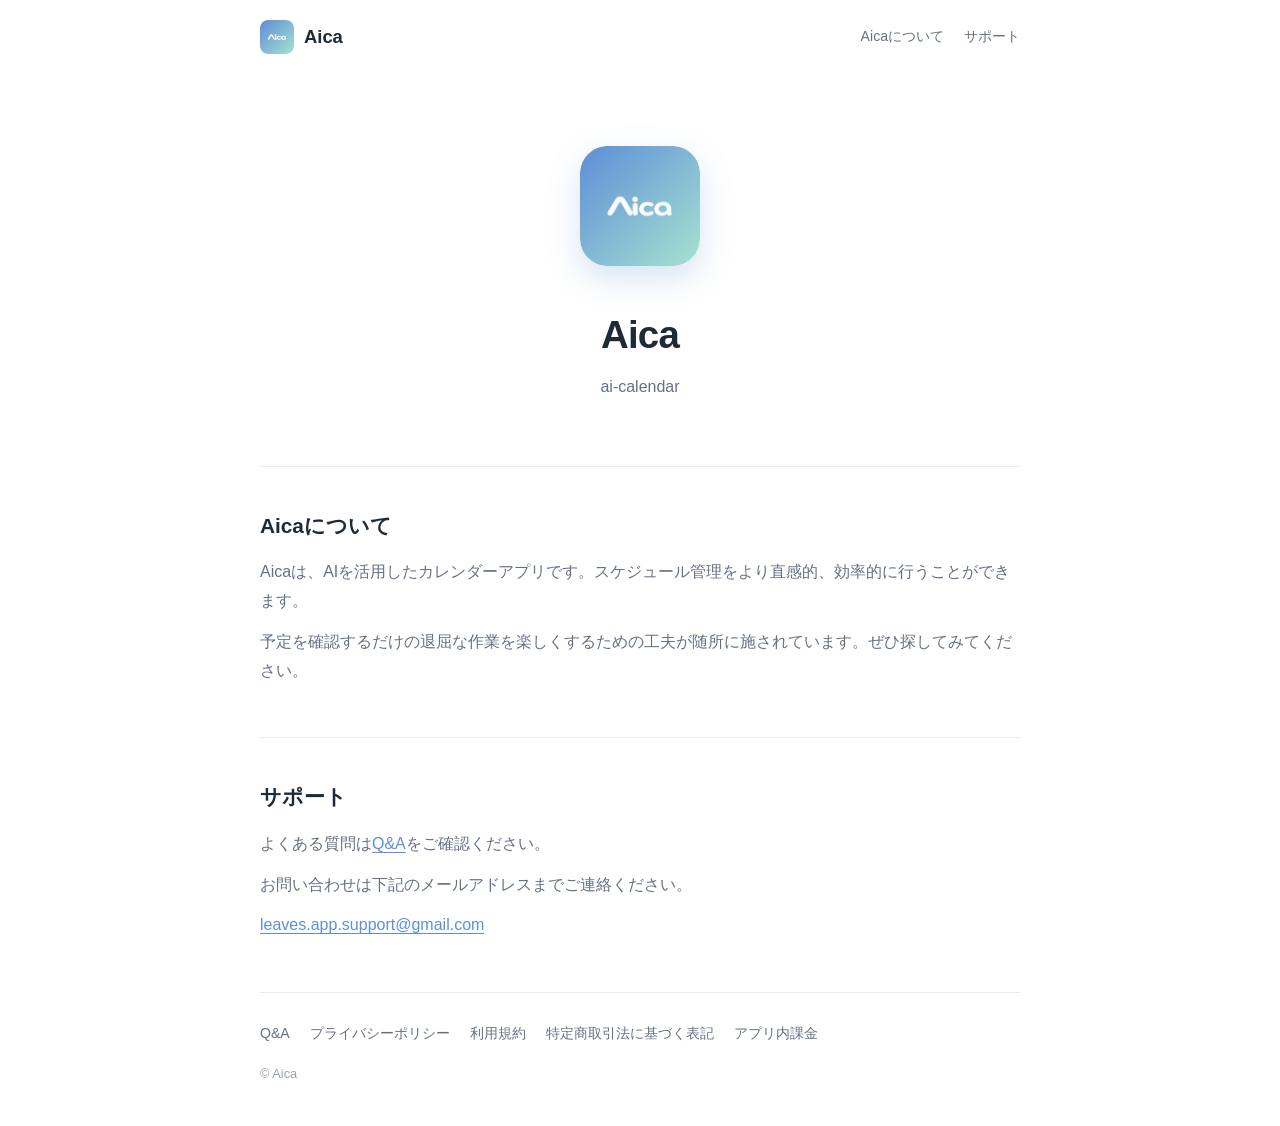
==== index.html @ 0fe069e0 "QA" ====
<!doctype html>
<html lang="ja">
<head>
  <meta charset="utf-8">
  <meta name="viewport" content="width=device-width, initial-scale=1">
  <title>Aica</title>
  <link rel="icon" href="assets/favicon.png">
  <link rel="apple-touch-icon" href="assets/apple-touch-icon.png">
  <link rel="stylesheet" href="style.css">
</head>
<body>
  <header class="site-header">
    <a class="brand" href="index.html"><img src="assets/icon.png" alt="">Aica</a>
    <nav>
      <a href="#about">Aicaについて</a>
      <a href="#support">サポート</a>
    </nav>
  </header>

  <main>
    <section class="hero">
      <img src="assets/icon.png" alt="Aicaのアプリアイコン">
      <h1>Aica</h1>
      <p>ai-calendar</p>
    </section>

    <section class="section" id="about">
      <h2>Aicaについて</h2>
      <p>Aicaは、AIを活用したカレンダーアプリです。スケジュール管理をより直感的、効率的に行うことができます。</p>
      <p>予定を確認するだけの退屈な作業を楽しくするための工夫が随所に施されています。ぜひ探してみてください。</p>
    </section>

    <section class="section" id="support">
      <h2>サポート</h2>
      <p>よくある質問は<a href="qa.html">Q&amp;A</a>をご確認ください。</p>
      <p>お問い合わせは下記のメールアドレスまでご連絡ください。</p>
      <p><a href="mailto:leaves.app.support@gmail.com">leaves.app.support@gmail.com</a></p>
    </section>
  </main>

  <footer class="site-footer">
    <nav>
      <a href="qa.html">Q&amp;A</a>
      <a href="privacy.html">プライバシーポリシー</a>
      <a href="terms.html">利用規約</a>
      <a href="tokushoho.html">特定商取引法に基づく表記</a>
      <a href="billing.html">アプリ内課金</a>
    </nav>
    <p>© Aica</p>
  </footer>
</body>
</html>
---- style.css ----
:root {
  --text: #1f2a37;
  --muted: #667085;
  --line: #e8ecf2;
  --accent: #5e8fd8;
  --soft: #f6f9fc;
  font-family: -apple-system, BlinkMacSystemFont, "Hiragino Sans", "Noto Sans JP", sans-serif;
  color: var(--text);
}

* { box-sizing: border-box; }

body {
  margin: 0;
  line-height: 1.8;
  background: #fff;
}

a { color: var(--accent); text-underline-offset: 0.2em; }

.site-header,
.site-footer,
main {
  width: min(100% - 40px, 760px);
  margin: 0 auto;
}

.site-header {
  display: flex;
  align-items: center;
  justify-content: space-between;
  gap: 20px;
  padding: 20px 0;
}

.brand {
  display: flex;
  align-items: center;
  gap: 10px;
  color: var(--text);
  font-size: 1.15rem;
  font-weight: 700;
  text-decoration: none;
}

.brand img { width: 34px; height: 34px; border-radius: 8px; }

.site-header nav,
.site-footer nav {
  display: flex;
  flex-wrap: wrap;
  gap: 6px 20px;
}

.site-header nav a,
.site-footer nav a {
  color: var(--muted);
  font-size: 0.88rem;
  text-decoration: none;
}

.site-header nav a:hover,
.site-footer nav a:hover { color: var(--text); }

.hero {
  padding: 72px 0 64px;
  text-align: center;
}

.hero img {
  width: 120px;
  height: 120px;
  border-radius: 27px;
  box-shadow: 0 12px 32px rgba(94, 143, 216, 0.25);
}

.hero h1 {
  margin: 24px 0 4px;
  font-size: 2.4rem;
  letter-spacing: -0.02em;
}

.hero p { margin: 0; color: var(--muted); }

.section {
  padding: 40px 0;
  border-top: 1px solid var(--line);
}

.section h2 { margin: 0 0 14px; font-size: 1.3rem; }
.section p { margin: 0 0 12px; color: var(--muted); }

.document { padding: 24px 0 72px; }
.document h1 { margin: 0 0 6px; font-size: 1.9rem; }
.document .date { margin: 0 0 32px; color: var(--muted); font-size: 0.88rem; }
.document h2 { margin: 32px 0 8px; font-size: 1.1rem; }
.document p,
.document li { color: #475467; }

table {
  width: 100%;
  border-collapse: collapse;
  text-align: left;
}

th, td {
  padding: 14px 16px;
  border-bottom: 1px solid var(--line);
  vertical-align: top;
}

th { width: 30%; background: var(--soft); font-weight: 600; }

.site-footer {
  padding: 28px 0 40px;
  border-top: 1px solid var(--line);
}

.site-footer p { margin: 16px 0 0; color: #98a2b3; font-size: 0.8rem; }

@media (max-width: 600px) {
  .site-header { flex-direction: column; align-items: flex-start; gap: 10px; }
  .hero { padding: 48px 0 44px; }
  table, tbody, tr, th, td { display: block; width: 100%; }
  th { padding-bottom: 4px; border-bottom: 0; }
  td { padding-top: 4px; }
}
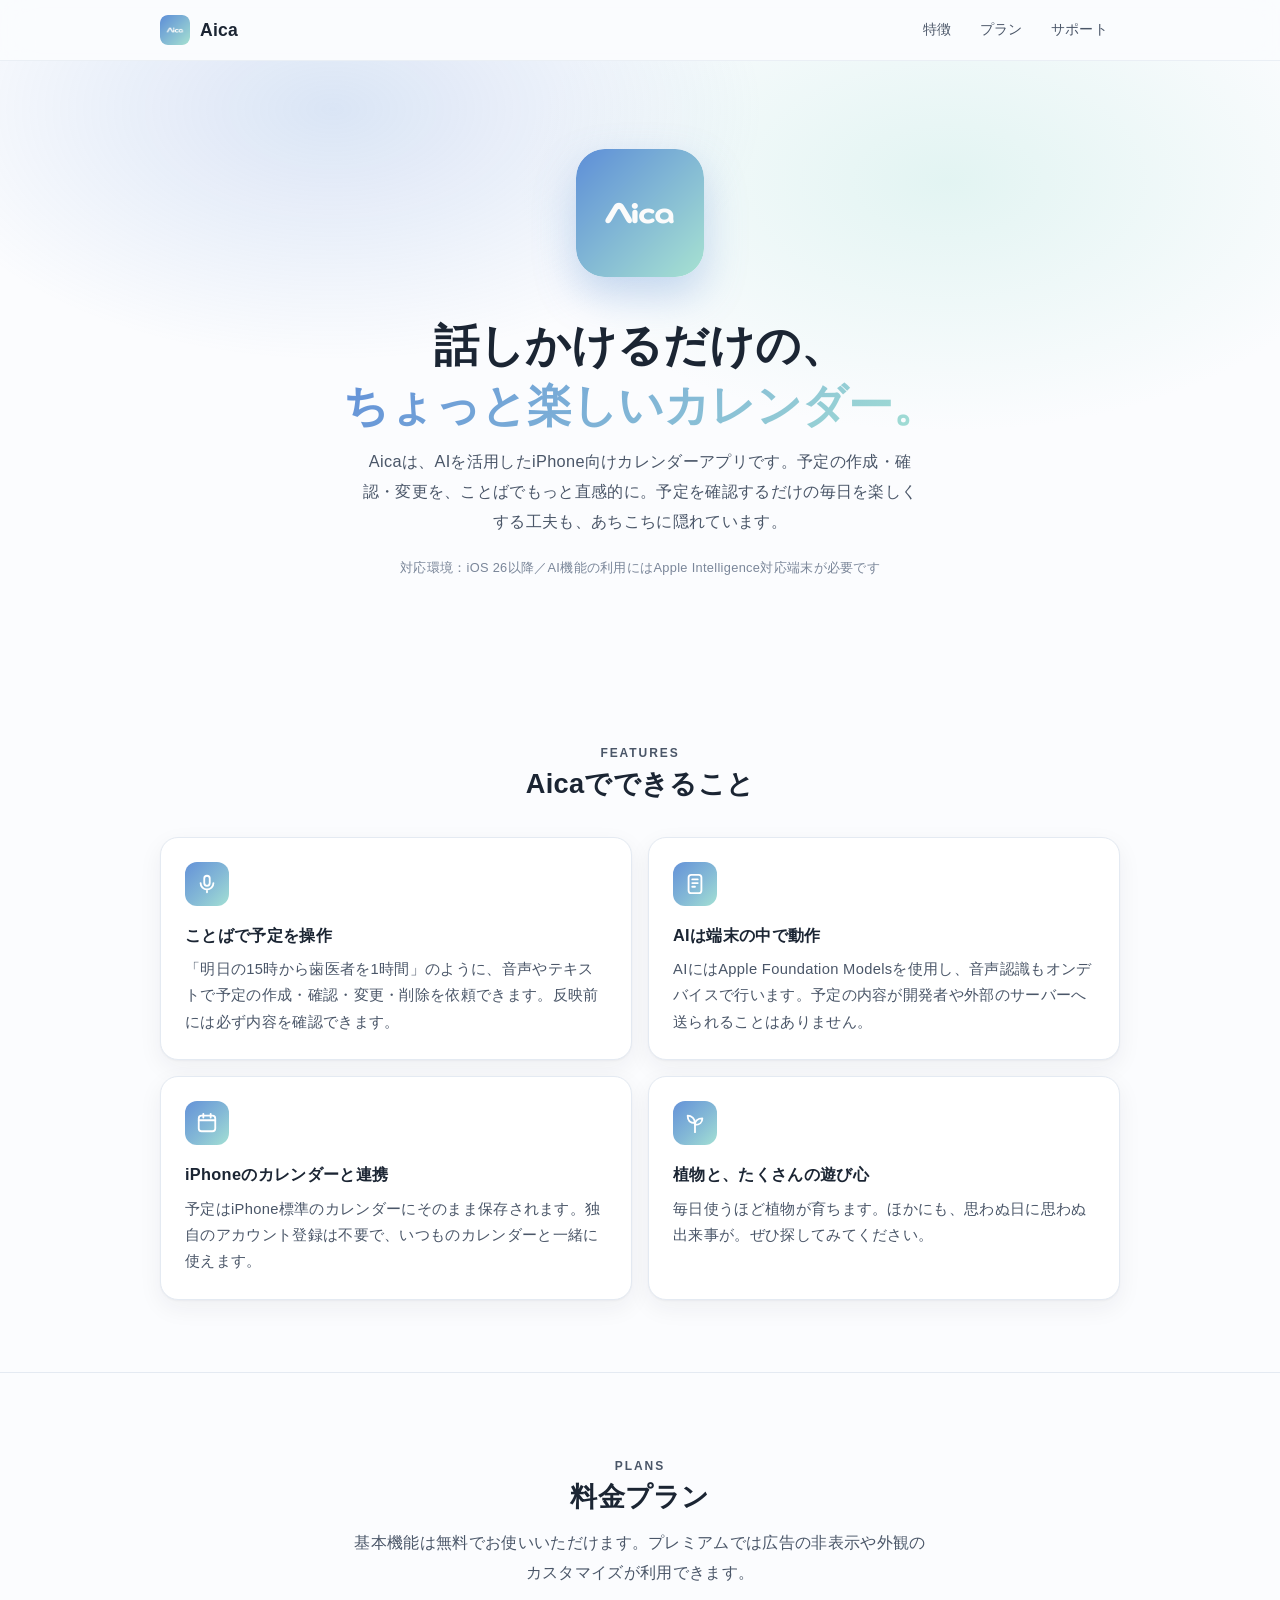
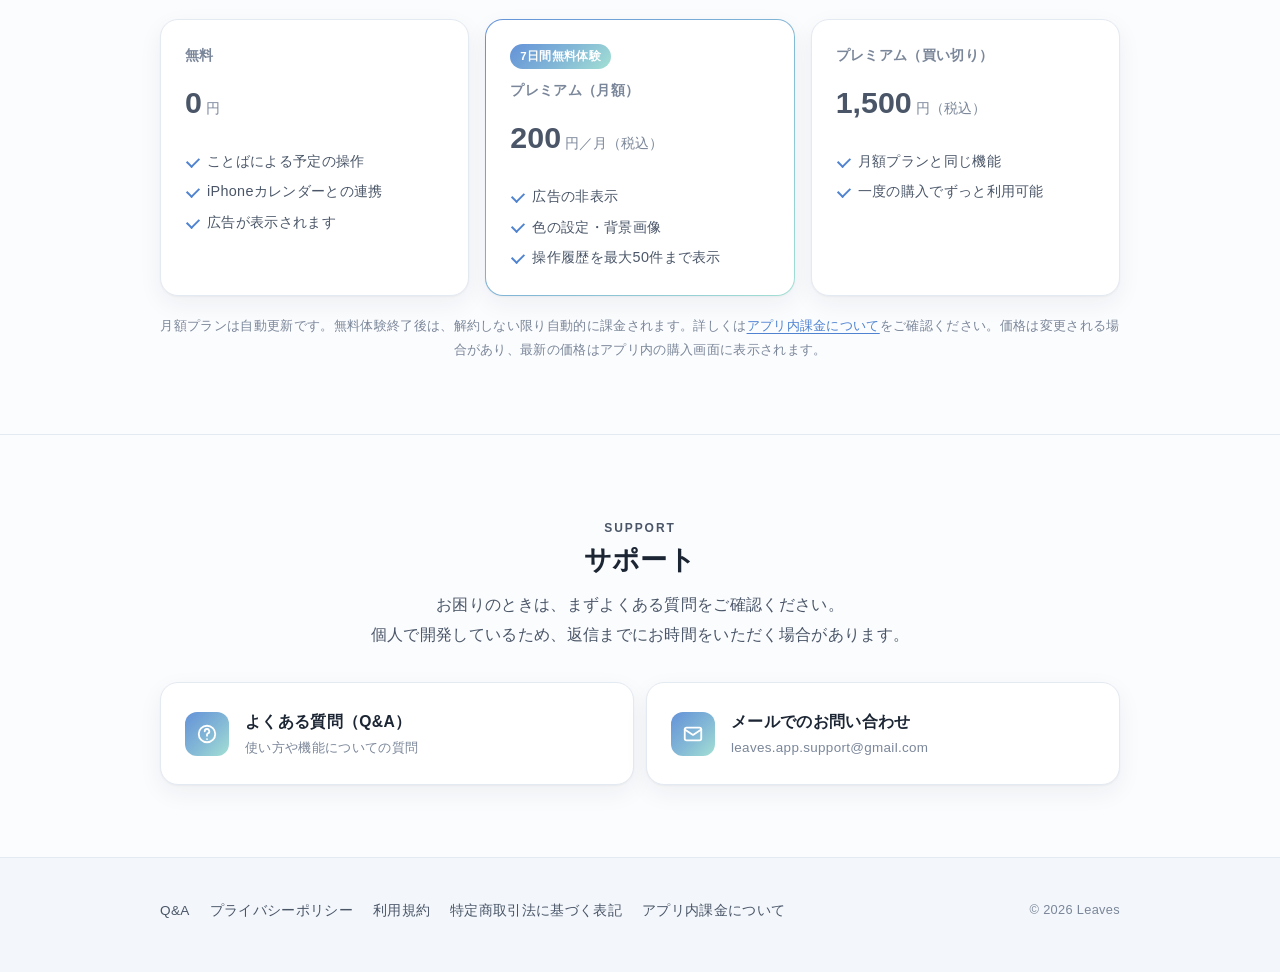
==== commit 697c45c2: "いい感じに修正" ====
--- a/index.html
+++ b/index.html
@@ -3,50 +3,155 @@
 <head>
   <meta charset="utf-8">
   <meta name="viewport" content="width=device-width, initial-scale=1">
-  <title>Aica</title>
+  <meta name="description" content="Aicaは、話しかけるだけで予定を作成・変更できるAIカレンダーアプリです。AIは端末内で動作し、予定の内容を外部へ送信しません。">
+  <meta name="theme-color" content="#fbfcfe" media="(prefers-color-scheme: light)">
+  <meta name="theme-color" content="#0e131a" media="(prefers-color-scheme: dark)">
+  <meta property="og:title" content="Aica — AIカレンダー">
+  <meta property="og:description" content="話しかけるだけで予定を作成・変更できるAIカレンダーアプリ。">
+  <meta property="og:image" content="https://leaves-app.github.io/assets/icon.png">
+  <meta property="og:type" content="website">
+  <title>Aica — AIカレンダー</title>
   <link rel="icon" href="assets/favicon.png">
   <link rel="apple-touch-icon" href="assets/apple-touch-icon.png">
   <link rel="stylesheet" href="style.css">
 </head>
 <body>
   <header class="site-header">
-    <a class="brand" href="index.html"><img src="assets/icon.png" alt="">Aica</a>
-    <nav>
-      <a href="#about">Aicaについて</a>
-      <a href="#support">サポート</a>
-    </nav>
+    <div class="wrap">
+      <a class="brand" href="index.html"><img src="assets/icon.png" alt="">Aica</a>
+      <nav>
+        <a href="#features">特徴</a>
+        <a href="#plans">プラン</a>
+        <a href="#support">サポート</a>
+      </nav>
+    </div>
   </header>
 
   <main>
     <section class="hero">
-      <img src="assets/icon.png" alt="Aicaのアプリアイコン">
-      <h1>Aica</h1>
-      <p>ai-calendar</p>
+      <div class="wrap-narrow">
+        <img class="hero-icon" src="assets/icon.png" alt="Aicaのアプリアイコン">
+        <h1>話しかけるだけの、<br><span class="grad">ちょっと楽しいカレンダー。</span></h1>
+        <p class="lead">Aicaは、AIを活用したiPhone向けカレンダーアプリです。予定の作成・確認・変更を、ことばでもっと直感的に。予定を確認するだけの毎日を楽しくする工夫も、あちこちに隠れています。</p>
+        <p class="req">対応環境：iOS 26以降／AI機能の利用にはApple Intelligence対応端末が必要です</p>
+      </div>
     </section>
 
-    <section class="section" id="about">
-      <h2>Aicaについて</h2>
-      <p>Aicaは、AIを活用したカレンダーアプリです。スケジュール管理をより直感的、効率的に行うことができます。</p>
-      <p>予定を確認するだけの退屈な作業を楽しくするための工夫が随所に施されています。ぜひ探してみてください。</p>
+    <section class="section" id="features">
+      <div class="wrap">
+        <div class="section-head">
+          <p class="eyebrow">Features</p>
+          <h2>Aicaでできること</h2>
+        </div>
+        <div class="features">
+          <article class="card">
+            <div class="card-icon" aria-hidden="true">
+              <svg viewBox="0 0 24 24" fill="none" stroke="currentColor" stroke-width="2" stroke-linecap="round" stroke-linejoin="round"><rect x="9" y="3" width="6" height="11" rx="3"/><path d="M5 11a7 7 0 0 0 14 0M12 18v3"/></svg>
+            </div>
+            <h3>ことばで予定を操作</h3>
+            <p>「明日の15時から歯医者を1時間」のように、音声やテキストで予定の作成・確認・変更・削除を依頼できます。反映前には必ず内容を確認できます。</p>
+          </article>
+          <article class="card">
+            <div class="card-icon" aria-hidden="true">
+              <svg viewBox="0 0 24 24" fill="none" stroke="currentColor" stroke-width="2" stroke-linecap="round" stroke-linejoin="round"><rect x="5" y="2" width="14" height="20" rx="3"/><path d="M9 7h6M9 11h6M9 15h3"/></svg>
+            </div>
+            <h3>AIは端末の中で動作</h3>
+            <p>AIにはApple Foundation Modelsを使用し、音声認識もオンデバイスで行います。予定の内容が開発者や外部のサーバーへ送られることはありません。</p>
+          </article>
+          <article class="card">
+            <div class="card-icon" aria-hidden="true">
+              <svg viewBox="0 0 24 24" fill="none" stroke="currentColor" stroke-width="2" stroke-linecap="round" stroke-linejoin="round"><rect x="3" y="4" width="18" height="17" rx="3"/><path d="M3 9h18M8 2v4M16 2v4"/></svg>
+            </div>
+            <h3>iPhoneのカレンダーと連携</h3>
+            <p>予定はiPhone標準のカレンダーにそのまま保存されます。独自のアカウント登録は不要で、いつものカレンダーと一緒に使えます。</p>
+          </article>
+          <article class="card">
+            <div class="card-icon" aria-hidden="true">
+              <svg viewBox="0 0 24 24" fill="none" stroke="currentColor" stroke-width="2" stroke-linecap="round" stroke-linejoin="round"><path d="M12 22V12"/><path d="M12 12C12 7 8 4 4 4c0 5 3 8 8 8Z"/><path d="M12 14c0-4 3-7 8-7 0 4-3 7-8 7Z"/></svg>
+            </div>
+            <h3>植物と、たくさんの遊び心</h3>
+            <p>毎日使うほど植物が育ちます。ほかにも、思わぬ日に思わぬ出来事が。ぜひ探してみてください。</p>
+          </article>
+        </div>
+      </div>
+    </section>
+
+    <section class="section" id="plans">
+      <div class="wrap">
+        <div class="section-head">
+          <p class="eyebrow">Plans</p>
+          <h2>料金プラン</h2>
+          <p>基本機能は無料でお使いいただけます。プレミアムでは広告の非表示や外観のカスタマイズが利用できます。</p>
+        </div>
+        <div class="plans">
+          <article class="card plan">
+            <p class="plan-name">無料</p>
+            <p class="price">0<small>円</small></p>
+            <ul>
+              <li>ことばによる予定の操作</li>
+              <li>iPhoneカレンダーとの連携</li>
+              <li>広告が表示されます</li>
+            </ul>
+          </article>
+          <article class="card plan featured">
+            <span class="badge">7日間無料体験</span>
+            <p class="plan-name">プレミアム（月額）</p>
+            <p class="price">200<small>円／月（税込）</small></p>
+            <ul>
+              <li>広告の非表示</li>
+              <li>色の設定・背景画像</li>
+              <li>操作履歴を最大50件まで表示</li>
+            </ul>
+          </article>
+          <article class="card plan">
+            <p class="plan-name">プレミアム（買い切り）</p>
+            <p class="price">1,500<small>円（税込）</small></p>
+            <ul>
+              <li>月額プランと同じ機能</li>
+              <li>一度の購入でずっと利用可能</li>
+            </ul>
+          </article>
+        </div>
+        <p class="note">月額プランは自動更新です。無料体験終了後は、解約しない限り自動的に課金されます。詳しくは<a href="billing.html">アプリ内課金について</a>をご確認ください。価格は変更される場合があり、最新の価格はアプリ内の購入画面に表示されます。</p>
+      </div>
     </section>
 
     <section class="section" id="support">
-      <h2>サポート</h2>
-      <p>よくある質問は<a href="qa.html">Q&amp;A</a>をご確認ください。</p>
-      <p>お問い合わせは下記のメールアドレスまでご連絡ください。</p>
-      <p><a href="mailto:leaves.app.support@gmail.com">leaves.app.support@gmail.com</a></p>
+      <div class="wrap">
+        <div class="section-head">
+          <p class="eyebrow">Support</p>
+          <h2>サポート</h2>
+          <p>お困りのときは、まずよくある質問をご確認ください。<br>個人で開発しているため、返信までにお時間をいただく場合があります。</p>
+        </div>
+        <div class="support-box">
+          <a class="card link-card" href="qa.html">
+            <div class="card-icon" aria-hidden="true">
+              <svg viewBox="0 0 24 24" fill="none" stroke="currentColor" stroke-width="2" stroke-linecap="round" stroke-linejoin="round"><circle cx="12" cy="12" r="9"/><path d="M9.5 9a2.5 2.5 0 1 1 3.5 2.3c-.6.3-1 .9-1 1.6V14M12 17.5v.01"/></svg>
+            </div>
+            <div><strong>よくある質問（Q&amp;A）</strong><span>使い方や機能についての質問</span></div>
+          </a>
+          <a class="card link-card" href="mailto:leaves.app.support@gmail.com">
+            <div class="card-icon" aria-hidden="true">
+              <svg viewBox="0 0 24 24" fill="none" stroke="currentColor" stroke-width="2" stroke-linecap="round" stroke-linejoin="round"><rect x="3" y="5" width="18" height="14" rx="2"/><path d="m3 7 9 6 9-6"/></svg>
+            </div>
+            <div><strong>メールでのお問い合わせ</strong><span>leaves.app.support@gmail.com</span></div>
+          </a>
+        </div>
+      </div>
     </section>
   </main>
 
   <footer class="site-footer">
-    <nav>
-      <a href="qa.html">Q&amp;A</a>
-      <a href="privacy.html">プライバシーポリシー</a>
-      <a href="terms.html">利用規約</a>
-      <a href="tokushoho.html">特定商取引法に基づく表記</a>
-      <a href="billing.html">アプリ内課金</a>
-    </nav>
-    <p>© Aica</p>
+    <div class="wrap">
+      <nav>
+        <a href="qa.html">Q&amp;A</a>
+        <a href="privacy.html">プライバシーポリシー</a>
+        <a href="terms.html">利用規約</a>
+        <a href="tokushoho.html">特定商取引法に基づく表記</a>
+        <a href="billing.html">アプリ内課金について</a>
+      </nav>
+      <p class="copy">© 2026 Leaves</p>
+    </div>
   </footer>
 </body>
 </html>
--- a/style.css
+++ b/style.css
@@ -1,36 +1,74 @@
 :root {
-  --text: #1f2a37;
-  --muted: #667085;
-  --line: #e8ecf2;
-  --accent: #5e8fd8;
-  --soft: #f6f9fc;
-  font-family: -apple-system, BlinkMacSystemFont, "Hiragino Sans", "Noto Sans JP", sans-serif;
+  --bg: #fbfcfe;
+  --surface: #ffffff;
+  --surface-soft: #f3f7fb;
+  --text: #1b2533;
+  --text-sub: #4a5668;
+  --muted: #7a8699;
+  --line: #e4eaf2;
+  --accent: #4f83d1;
+  --accent-strong: #3a6cb8;
+  --mint: #8fd6c8;
+  --grad: linear-gradient(135deg, #6492d8 0%, #84b9d6 55%, #a3e0d4 100%);
+  --shadow: 0 1px 2px rgba(27, 37, 51, 0.04), 0 8px 24px rgba(27, 37, 51, 0.06);
+  --radius: 18px;
+  color-scheme: light;
+  font-family: -apple-system, BlinkMacSystemFont, "Hiragino Sans", "Hiragino Kaku Gothic ProN", "Noto Sans JP", sans-serif;
   color: var(--text);
 }
 
+@media (prefers-color-scheme: dark) {
+  :root {
+    --bg: #0e131a;
+    --surface: #161d27;
+    --surface-soft: #1b2430;
+    --text: #e8eef6;
+    --text-sub: #b4c0cf;
+    --muted: #8593a5;
+    --line: #253041;
+    --accent: #85b2f0;
+    --accent-strong: #a6c8f7;
+    --shadow: 0 1px 2px rgba(0, 0, 0, 0.3), 0 8px 24px rgba(0, 0, 0, 0.25);
+    color-scheme: dark;
+  }
+}
+
 * { box-sizing: border-box; }
+
+html { scroll-behavior: smooth; -webkit-text-size-adjust: 100%; }
 
 body {
   margin: 0;
-  line-height: 1.8;
-  background: #fff;
-}
-
-a { color: var(--accent); text-underline-offset: 0.2em; }
-
-.site-header,
-.site-footer,
-main {
-  width: min(100% - 40px, 760px);
-  margin: 0 auto;
-}
-
+  background: var(--bg);
+  color: var(--text);
+  line-height: 1.85;
+  font-feature-settings: "palt";
+  letter-spacing: 0.02em;
+}
+
+a { color: var(--accent); text-underline-offset: 0.22em; }
+a:hover { color: var(--accent-strong); }
+
+.wrap { width: min(100% - 32px, 960px); margin: 0 auto; }
+.wrap-narrow { width: min(100% - 32px, 760px); margin: 0 auto; }
+
+/* ---------- header ---------- */
 .site-header {
+  position: sticky;
+  top: 0;
+  z-index: 10;
+  background: color-mix(in srgb, var(--bg) 80%, transparent);
+  backdrop-filter: saturate(180%) blur(16px);
+  -webkit-backdrop-filter: saturate(180%) blur(16px);
+  border-bottom: 1px solid color-mix(in srgb, var(--line) 70%, transparent);
+}
+
+.site-header .wrap {
   display: flex;
   align-items: center;
   justify-content: space-between;
-  gap: 20px;
-  padding: 20px 0;
+  gap: 16px;
+  height: 60px;
 }
 
 .brand {
@@ -38,90 +76,304 @@
   align-items: center;
   gap: 10px;
   color: var(--text);
-  font-size: 1.15rem;
+  font-size: 1.1rem;
   font-weight: 700;
+  letter-spacing: 0.01em;
   text-decoration: none;
 }
-
-.brand img { width: 34px; height: 34px; border-radius: 8px; }
-
-.site-header nav,
-.site-footer nav {
+.brand:hover { color: var(--text); }
+.brand img { width: 30px; height: 30px; border-radius: 8px; }
+
+.site-header nav { display: flex; gap: 4px; }
+.site-header nav a {
+  padding: 6px 12px;
+  border-radius: 999px;
+  color: var(--text-sub);
+  font-size: 0.86rem;
+  text-decoration: none;
+  transition: background 0.15s, color 0.15s;
+}
+.site-header nav a:hover { background: var(--surface-soft); color: var(--text); }
+
+/* ---------- hero ---------- */
+.hero {
+  position: relative;
+  overflow: hidden;
+  padding: 88px 0 80px;
+  text-align: center;
+}
+.hero::before {
+  content: "";
+  position: absolute;
+  inset: -40% -10% auto;
+  height: 120%;
+  background:
+    radial-gradient(40% 50% at 30% 40%, rgba(100, 146, 216, 0.22), transparent 70%),
+    radial-gradient(40% 50% at 70% 50%, rgba(163, 224, 212, 0.28), transparent 70%);
+  pointer-events: none;
+}
+.hero > * { position: relative; }
+
+.hero-icon {
+  width: 128px;
+  height: 128px;
+  border-radius: 29px;
+  box-shadow: 0 18px 40px rgba(100, 146, 216, 0.35);
+}
+
+.hero h1 {
+  margin: 28px 0 10px;
+  font-size: clamp(1.9rem, 5vw, 2.8rem);
+  line-height: 1.35;
+  letter-spacing: 0;
+}
+.hero h1 .grad {
+  background: var(--grad);
+  -webkit-background-clip: text;
+  background-clip: text;
+  color: transparent;
+}
+.hero .lead {
+  margin: 0 auto;
+  max-width: 34em;
+  color: var(--text-sub);
+  font-size: 1.02rem;
+}
+.hero .req {
+  margin: 20px 0 0;
+  color: var(--muted);
+  font-size: 0.8rem;
+}
+
+/* ---------- sections ---------- */
+.section { padding: 72px 0; }
+.section + .section { border-top: 1px solid var(--line); }
+.section-head { margin: 0 0 32px; text-align: center; }
+.eyebrow {
+  margin: 0 0 6px;
+  color: var(--accent);
+  font-size: 0.75rem;
+  font-weight: 700;
+  letter-spacing: 0.16em;
+  text-transform: uppercase;
+}
+.section h2 { margin: 0; font-size: clamp(1.35rem, 3.2vw, 1.7rem); line-height: 1.5; }
+.section-head p { margin: 10px auto 0; max-width: 36em; color: var(--text-sub); }
+
+.features {
+  display: grid;
+  grid-template-columns: repeat(2, minmax(0, 1fr));
+  gap: 16px;
+}
+.card {
+  padding: 24px;
+  border: 1px solid var(--line);
+  border-radius: var(--radius);
+  background: var(--surface);
+  box-shadow: var(--shadow);
+}
+.card h3 { margin: 14px 0 6px; font-size: 1.02rem; }
+.card p { margin: 0; color: var(--text-sub); font-size: 0.92rem; line-height: 1.8; }
+.card-icon {
+  display: grid;
+  place-items: center;
+  width: 44px;
+  height: 44px;
+  border-radius: 12px;
+  background: var(--grad);
+  color: #fff;
+}
+.card-icon svg { width: 22px; height: 22px; }
+
+/* plans */
+.plans {
+  display: grid;
+  grid-template-columns: repeat(auto-fit, minmax(240px, 1fr));
+  gap: 16px;
+}
+.plan { display: flex; flex-direction: column; }
+.plan .plan-name { margin: 0; color: var(--muted); font-size: 0.86rem; font-weight: 600; }
+.plan .price { margin: 6px 0 4px; font-size: 1.9rem; font-weight: 700; letter-spacing: 0; }
+.plan .price small { margin-left: 4px; color: var(--muted); font-size: 0.85rem; font-weight: 500; }
+.plan ul { margin: 14px 0 0; padding: 0; list-style: none; color: var(--text-sub); font-size: 0.9rem; }
+.plan li { position: relative; padding-left: 22px; }
+.plan li + li { margin-top: 4px; }
+.plan li::before {
+  content: "";
+  position: absolute;
+  left: 2px;
+  top: 0.62em;
+  width: 10px;
+  height: 6px;
+  border-left: 2px solid var(--accent);
+  border-bottom: 2px solid var(--accent);
+  transform: rotate(-45deg);
+}
+.plan.featured { border-color: transparent; background: linear-gradient(var(--surface), var(--surface)) padding-box, var(--grad) border-box; border: 1.5px solid transparent; }
+.badge {
+  align-self: flex-start;
+  margin-bottom: 10px;
+  padding: 2px 10px;
+  border-radius: 999px;
+  background: var(--grad);
+  color: #fff;
+  font-size: 0.72rem;
+  font-weight: 700;
+}
+.note { margin: 18px 0 0; color: var(--muted); font-size: 0.82rem; text-align: center; }
+
+/* support */
+.support-box {
+  display: grid;
+  gap: 12px;
+  grid-template-columns: repeat(auto-fit, minmax(260px, 1fr));
+}
+.link-card {
   display: flex;
-  flex-wrap: wrap;
-  gap: 6px 20px;
-}
-
-.site-header nav a,
-.site-footer nav a {
-  color: var(--muted);
-  font-size: 0.88rem;
+  align-items: center;
+  gap: 16px;
+  color: var(--text);
   text-decoration: none;
-}
-
-.site-header nav a:hover,
-.site-footer nav a:hover { color: var(--text); }
-
-.hero {
-  padding: 72px 0 64px;
-  text-align: center;
-}
-
-.hero img {
-  width: 120px;
-  height: 120px;
-  border-radius: 27px;
-  box-shadow: 0 12px 32px rgba(94, 143, 216, 0.25);
-}
-
-.hero h1 {
-  margin: 24px 0 4px;
-  font-size: 2.4rem;
-  letter-spacing: -0.02em;
-}
-
-.hero p { margin: 0; color: var(--muted); }
-
-.section {
-  padding: 40px 0;
-  border-top: 1px solid var(--line);
-}
-
-.section h2 { margin: 0 0 14px; font-size: 1.3rem; }
-.section p { margin: 0 0 12px; color: var(--muted); }
-
-.document { padding: 24px 0 72px; }
-.document h1 { margin: 0 0 6px; font-size: 1.9rem; }
-.document .date { margin: 0 0 32px; color: var(--muted); font-size: 0.88rem; }
-.document h2 { margin: 32px 0 8px; font-size: 1.1rem; }
-.document p,
-.document li { color: #475467; }
+  transition: transform 0.15s, border-color 0.15s;
+}
+.link-card:hover { color: var(--text); border-color: var(--accent); transform: translateY(-1px); }
+.link-card .card-icon { flex: none; }
+.link-card strong { display: block; font-size: 0.98rem; }
+.link-card span { display: block; color: var(--muted); font-size: 0.84rem; word-break: break-all; }
+
+/* ---------- documents ---------- */
+.doc-hero {
+  padding: 56px 0 28px;
+  border-bottom: 1px solid var(--line);
+  background: linear-gradient(180deg, color-mix(in srgb, var(--mint) 12%, transparent), transparent);
+}
+.doc-hero h1 { margin: 0; font-size: clamp(1.55rem, 4vw, 2rem); line-height: 1.45; }
+.doc-hero .date { margin: 8px 0 0; color: var(--muted); font-size: 0.84rem; }
+
+.document { padding: 40px 0 88px; }
+.document > p:first-child { margin-top: 0; }
+.document h2 {
+  margin: 44px 0 10px;
+  padding-left: 12px;
+  border-left: 3px solid var(--accent);
+  font-size: 1.08rem;
+  line-height: 1.6;
+}
+.document h3 { margin: 22px 0 6px; font-size: 0.98rem; }
+.document p, .document li { color: var(--text-sub); }
+.document ul, .document ol { padding-left: 1.4em; }
+.document li + li { margin-top: 4px; }
+.document .callout {
+  margin: 20px 0;
+  padding: 16px 18px;
+  border-radius: 14px;
+  background: var(--surface-soft);
+  color: var(--text-sub);
+  font-size: 0.93rem;
+}
+.document .callout p { margin: 0; }
+.document .callout p + p { margin-top: 6px; }
+
+.toc {
+  margin: 0 0 8px;
+  padding: 18px 22px;
+  border: 1px solid var(--line);
+  border-radius: 14px;
+  background: var(--surface);
+}
+.toc p { margin: 0 0 6px; color: var(--muted); font-size: 0.8rem; font-weight: 700; letter-spacing: 0.08em; }
+.toc ol { margin: 0; padding-left: 1.3em; font-size: 0.9rem; columns: 2; column-gap: 28px; }
+.toc a { color: var(--text-sub); text-decoration: none; }
+.toc a:hover { color: var(--accent); }
+
+.document h2[id] { scroll-margin-top: 80px; }
 
 table {
   width: 100%;
-  border-collapse: collapse;
+  border-collapse: separate;
+  border-spacing: 0;
+  overflow: hidden;
+  border: 1px solid var(--line);
+  border-radius: 14px;
+  background: var(--surface);
   text-align: left;
-}
-
-th, td {
-  padding: 14px 16px;
-  border-bottom: 1px solid var(--line);
-  vertical-align: top;
-}
-
-th { width: 30%; background: var(--soft); font-weight: 600; }
-
+  font-size: 0.93rem;
+}
+th, td { padding: 16px 18px; vertical-align: top; }
+tr + tr th, tr + tr td { border-top: 1px solid var(--line); }
+th { width: 30%; background: var(--surface-soft); color: var(--text); font-weight: 600; }
+td { color: var(--text-sub); }
+td p { margin: 0; }
+td p + p { margin-top: 6px; }
+
+/* FAQ */
+.faq { display: grid; gap: 10px; }
+.faq details {
+  border: 1px solid var(--line);
+  border-radius: 14px;
+  background: var(--surface);
+  transition: border-color 0.15s;
+}
+.faq details[open] { border-color: color-mix(in srgb, var(--accent) 45%, var(--line)); }
+.faq summary {
+  position: relative;
+  display: flex;
+  gap: 12px;
+  padding: 16px 48px 16px 18px;
+  cursor: pointer;
+  font-weight: 600;
+  line-height: 1.6;
+  list-style: none;
+}
+.faq summary::-webkit-details-marker { display: none; }
+.faq summary::before { content: "Q"; flex: none; color: var(--accent); font-weight: 800; }
+.faq summary::after {
+  content: "";
+  position: absolute;
+  right: 20px;
+  top: 50%;
+  width: 8px;
+  height: 8px;
+  margin-top: -6px;
+  border-right: 2px solid var(--muted);
+  border-bottom: 2px solid var(--muted);
+  transform: rotate(45deg);
+  transition: transform 0.2s;
+}
+.faq details[open] summary::after { transform: rotate(-135deg); margin-top: -2px; }
+.faq .answer { display: flex; gap: 12px; margin: 0; padding: 0 18px 18px; color: var(--text-sub); }
+.faq .answer::before { content: "A"; flex: none; color: var(--mint); font-weight: 800; }
+.faq-group { margin: 36px 0 12px; color: var(--muted); font-size: 0.82rem; font-weight: 700; letter-spacing: 0.08em; }
+.faq-group:first-child { margin-top: 0; }
+
+/* ---------- footer ---------- */
 .site-footer {
-  padding: 28px 0 40px;
+  padding: 40px 0 48px;
   border-top: 1px solid var(--line);
-}
-
-.site-footer p { margin: 16px 0 0; color: #98a2b3; font-size: 0.8rem; }
+  background: var(--surface-soft);
+}
+.site-footer .wrap { display: flex; flex-wrap: wrap; justify-content: space-between; gap: 20px; }
+.site-footer nav { display: flex; flex-wrap: wrap; gap: 6px 20px; }
+.site-footer nav a { color: var(--text-sub); font-size: 0.85rem; text-decoration: none; }
+.site-footer nav a:hover, .site-footer nav a[aria-current="page"] { color: var(--accent); }
+.site-footer .copy { margin: 0; color: var(--muted); font-size: 0.8rem; }
 
 @media (max-width: 600px) {
-  .site-header { flex-direction: column; align-items: flex-start; gap: 10px; }
-  .hero { padding: 48px 0 44px; }
+  .site-header nav a { padding: 6px 8px; font-size: 0.8rem; }
+  .hero { padding: 60px 0 56px; }
+  .hero-icon { width: 104px; height: 104px; border-radius: 24px; }
+  .section { padding: 56px 0; }
+  .toc ol { columns: 1; }
+  .features { grid-template-columns: 1fr; }
   table, tbody, tr, th, td { display: block; width: 100%; }
-  th { padding-bottom: 4px; border-bottom: 0; }
-  td { padding-top: 4px; }
-}
+  th { padding-bottom: 2px; background: transparent; color: var(--muted); font-size: 0.82rem; }
+  td { padding-top: 0; }
+  tr + tr th { border-top: 1px solid var(--line); }
+  tr + tr td { border-top: 0; }
+  .site-footer .wrap { flex-direction: column; }
+}
+
+@media (prefers-reduced-motion: reduce) {
+  html { scroll-behavior: auto; }
+  * { transition: none !important; }
+}
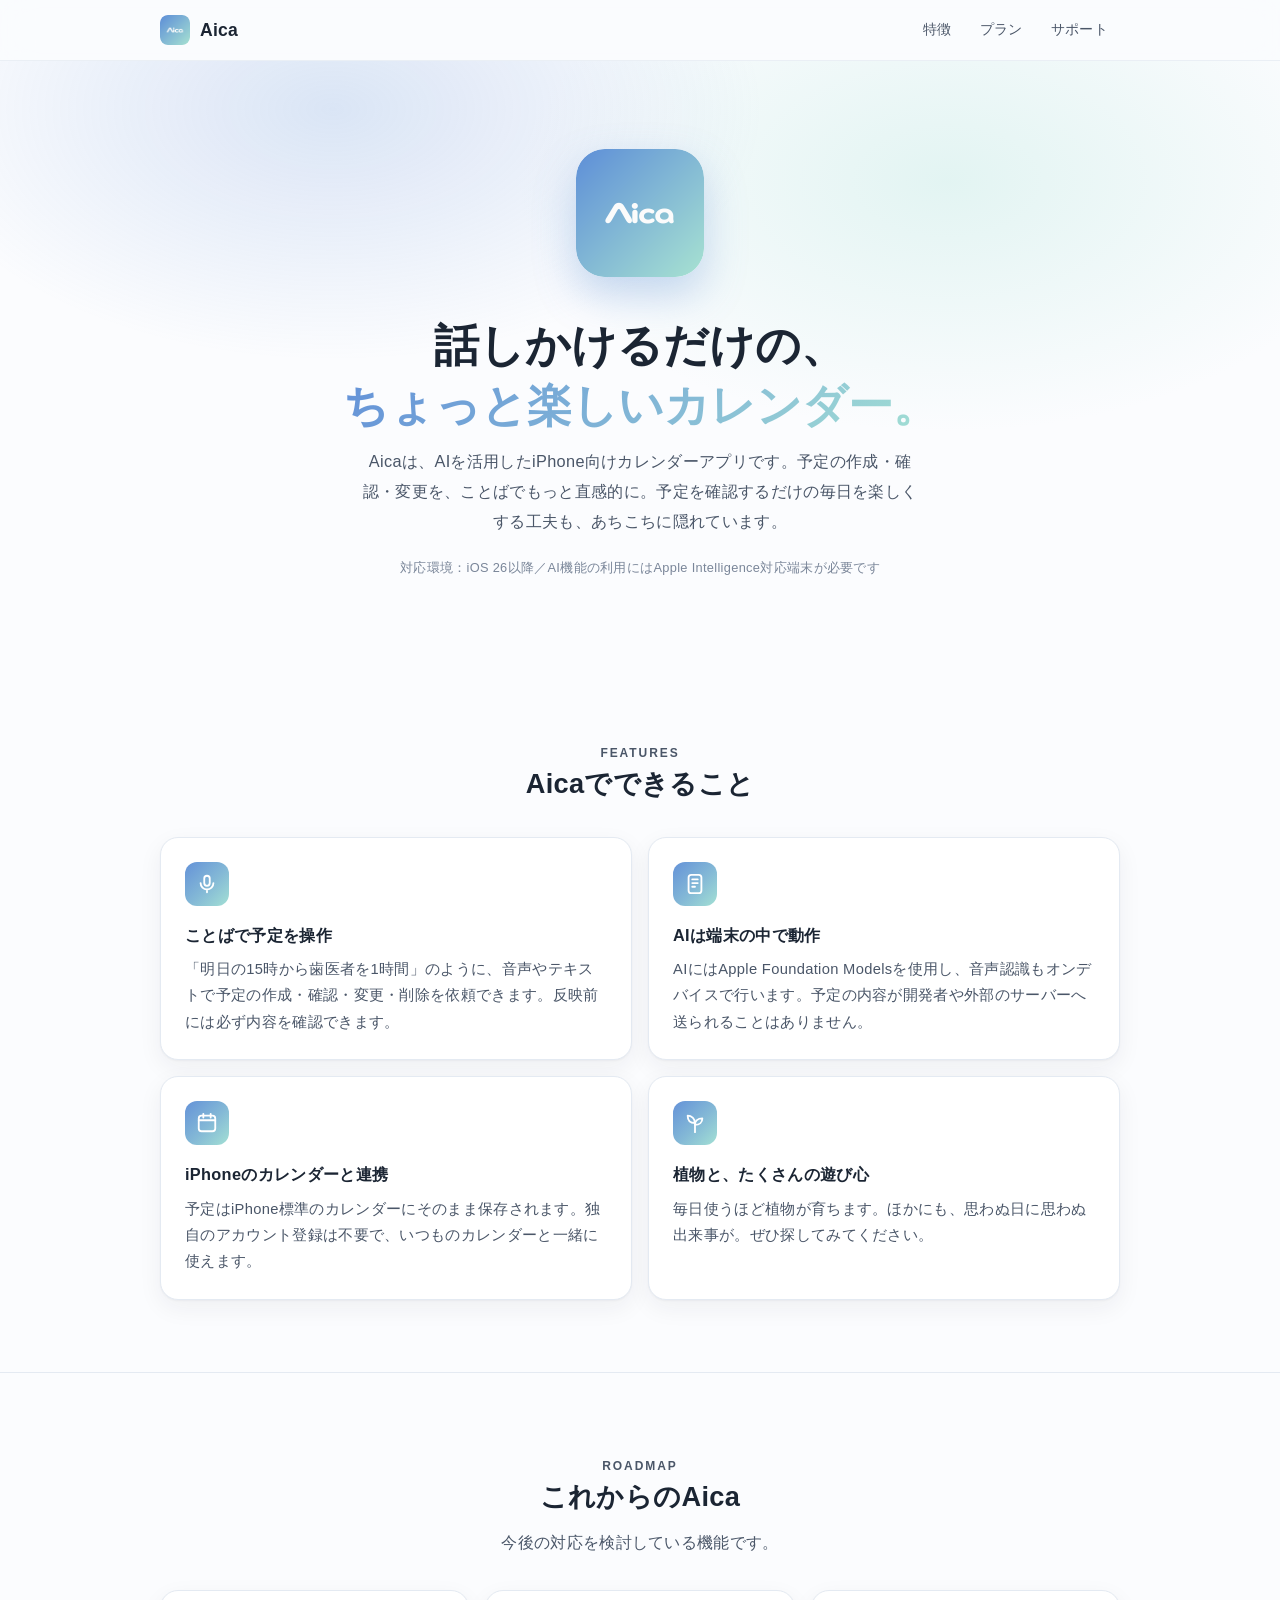
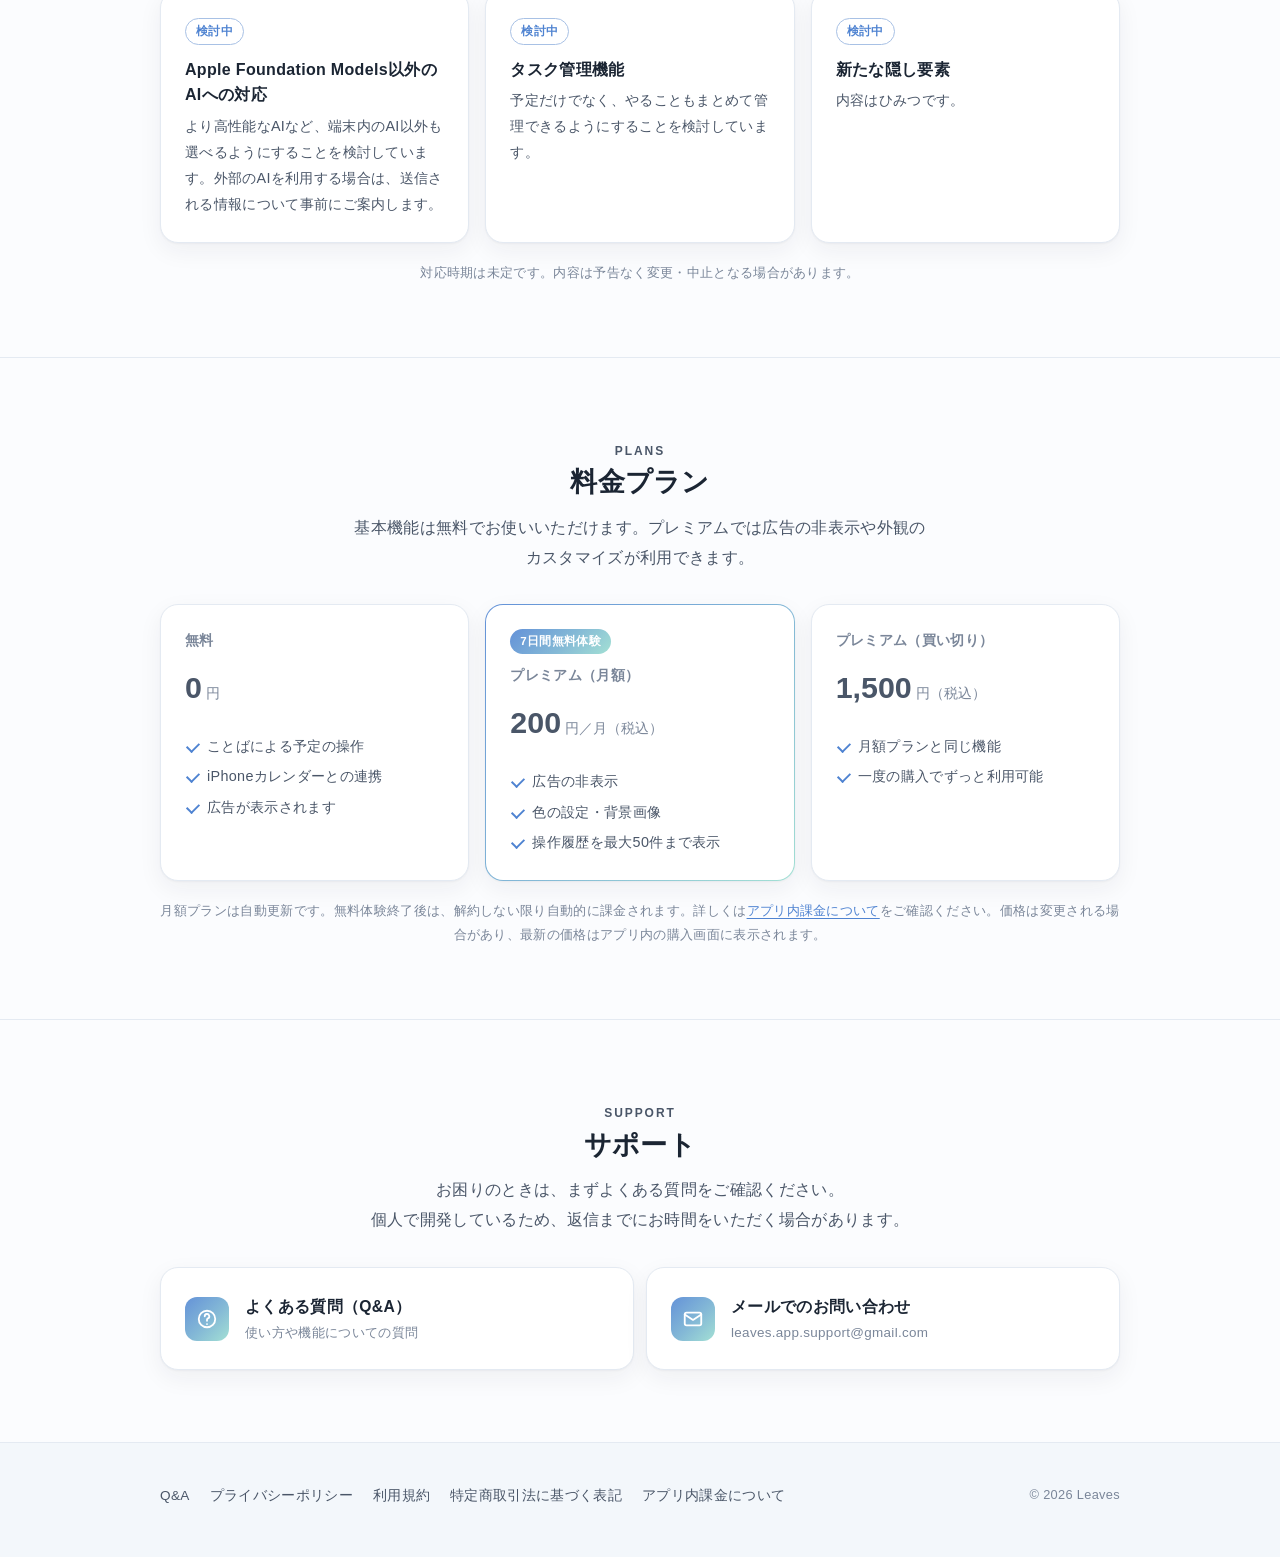
==== commit bac34959: "ロードマップ" ====
--- a/index.html
+++ b/index.html
@@ -73,6 +73,34 @@
             <p>毎日使うほど植物が育ちます。ほかにも、思わぬ日に思わぬ出来事が。ぜひ探してみてください。</p>
           </article>
         </div>
+      </div>
+    </section>
+
+    <section class="section" id="roadmap">
+      <div class="wrap">
+        <div class="section-head">
+          <p class="eyebrow">Roadmap</p>
+          <h2>これからのAica</h2>
+          <p>今後の対応を検討している機能です。</p>
+        </div>
+        <ol class="roadmap">
+          <li class="card">
+            <span class="status">検討中</span>
+            <h3>Apple Foundation Models以外のAIへの対応</h3>
+            <p>より高性能なAIなど、端末内のAI以外も選べるようにすることを検討しています。外部のAIを利用する場合は、送信される情報について事前にご案内します。</p>
+          </li>
+          <li class="card">
+            <span class="status">検討中</span>
+            <h3>タスク管理機能</h3>
+            <p>予定だけでなく、やることもまとめて管理できるようにすることを検討しています。</p>
+          </li>
+          <li class="card">
+            <span class="status">検討中</span>
+            <h3>新たな隠し要素</h3>
+            <p>内容はひみつです。</p>
+          </li>
+        </ol>
+        <p class="note">対応時期は未定です。内容は予告なく変更・中止となる場合があります。</p>
       </div>
     </section>
 
--- a/style.css
+++ b/style.css
@@ -222,6 +222,28 @@
 }
 .note { margin: 18px 0 0; color: var(--muted); font-size: 0.82rem; text-align: center; }
 
+/* roadmap */
+.roadmap {
+  display: grid;
+  grid-template-columns: repeat(3, minmax(0, 1fr));
+  gap: 16px;
+  margin: 0;
+  padding: 0;
+  list-style: none;
+}
+.roadmap .card { position: relative; }
+.roadmap h3 { margin: 12px 0 6px; font-size: 1rem; line-height: 1.6; }
+.roadmap p { margin: 0; color: var(--text-sub); font-size: 0.9rem; line-height: 1.8; }
+.status {
+  display: inline-block;
+  padding: 2px 10px;
+  border: 1px solid color-mix(in srgb, var(--accent) 40%, var(--line));
+  border-radius: 999px;
+  color: var(--accent);
+  font-size: 0.72rem;
+  font-weight: 700;
+}
+
 /* support */
 .support-box {
   display: grid;
@@ -364,7 +386,7 @@
   .hero-icon { width: 104px; height: 104px; border-radius: 24px; }
   .section { padding: 56px 0; }
   .toc ol { columns: 1; }
-  .features { grid-template-columns: 1fr; }
+  .features, .roadmap { grid-template-columns: 1fr; }
   table, tbody, tr, th, td { display: block; width: 100%; }
   th { padding-bottom: 2px; background: transparent; color: var(--muted); font-size: 0.82rem; }
   td { padding-top: 0; }
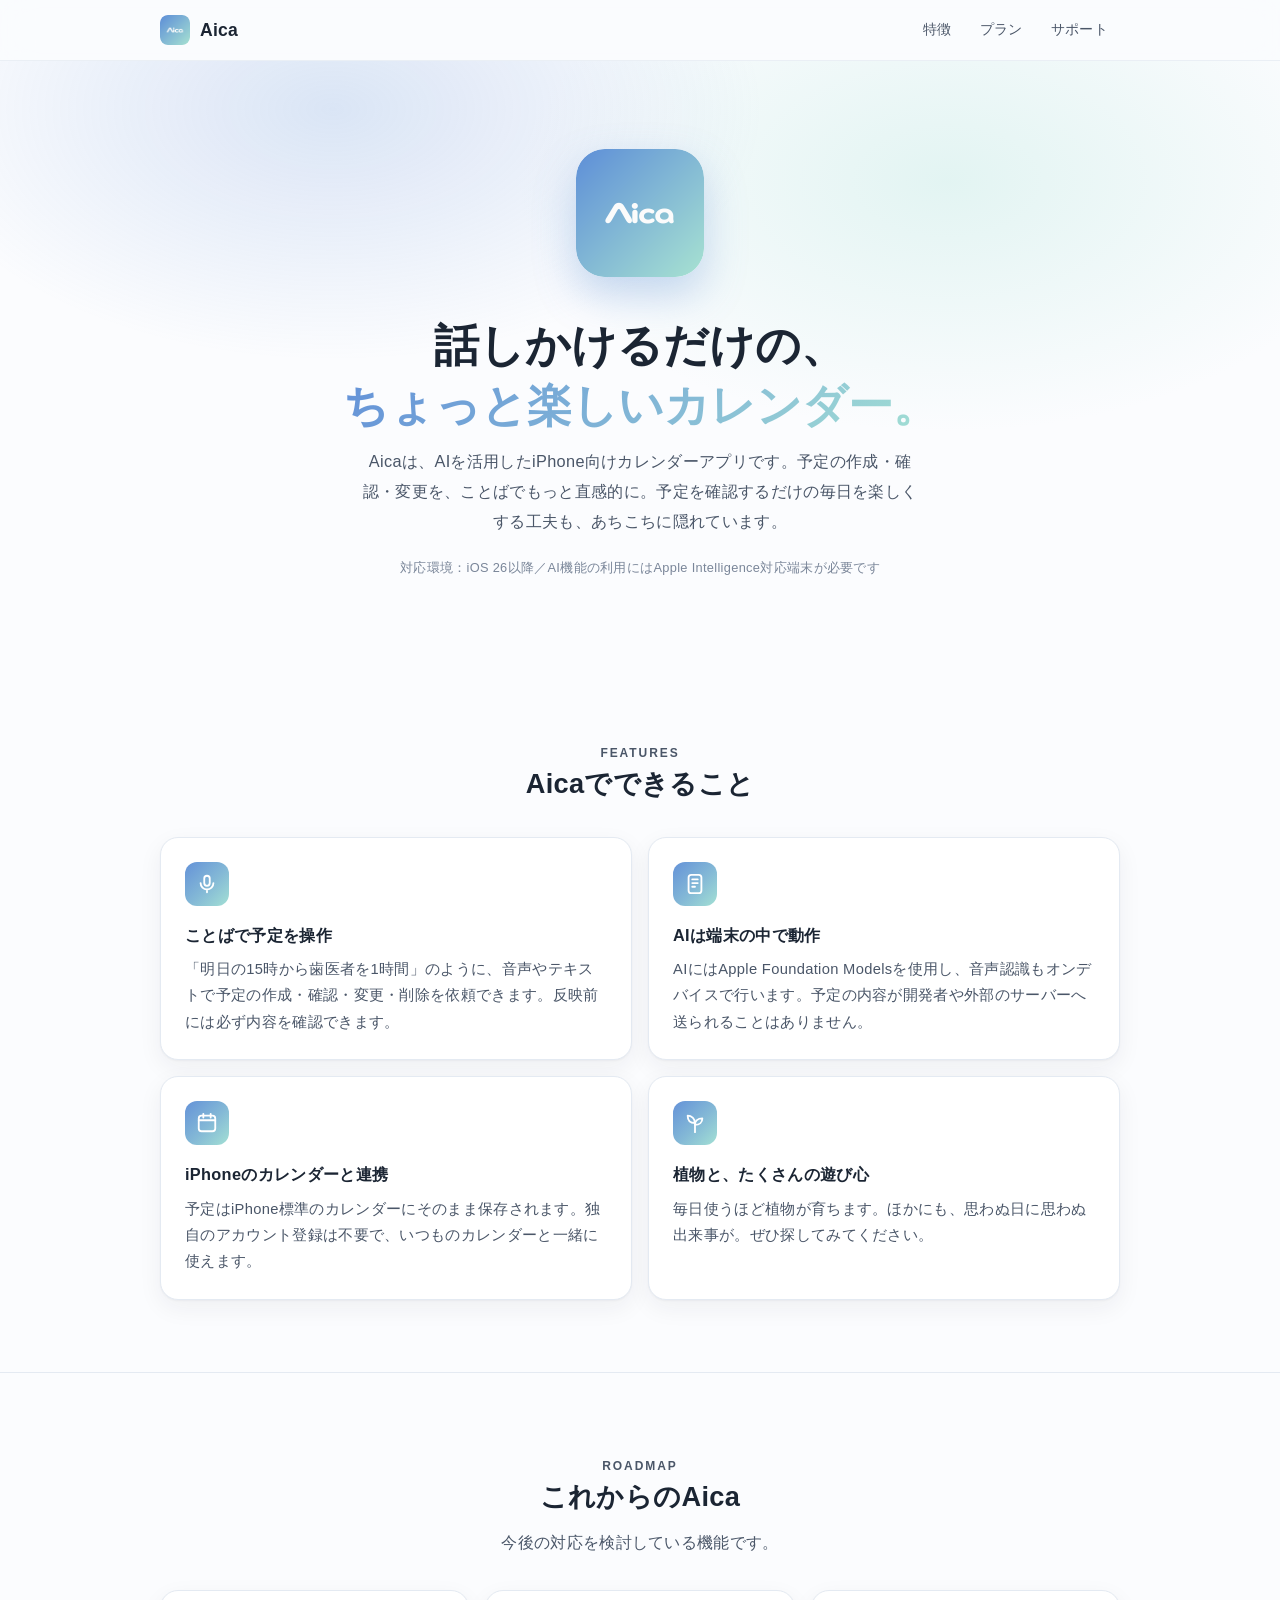
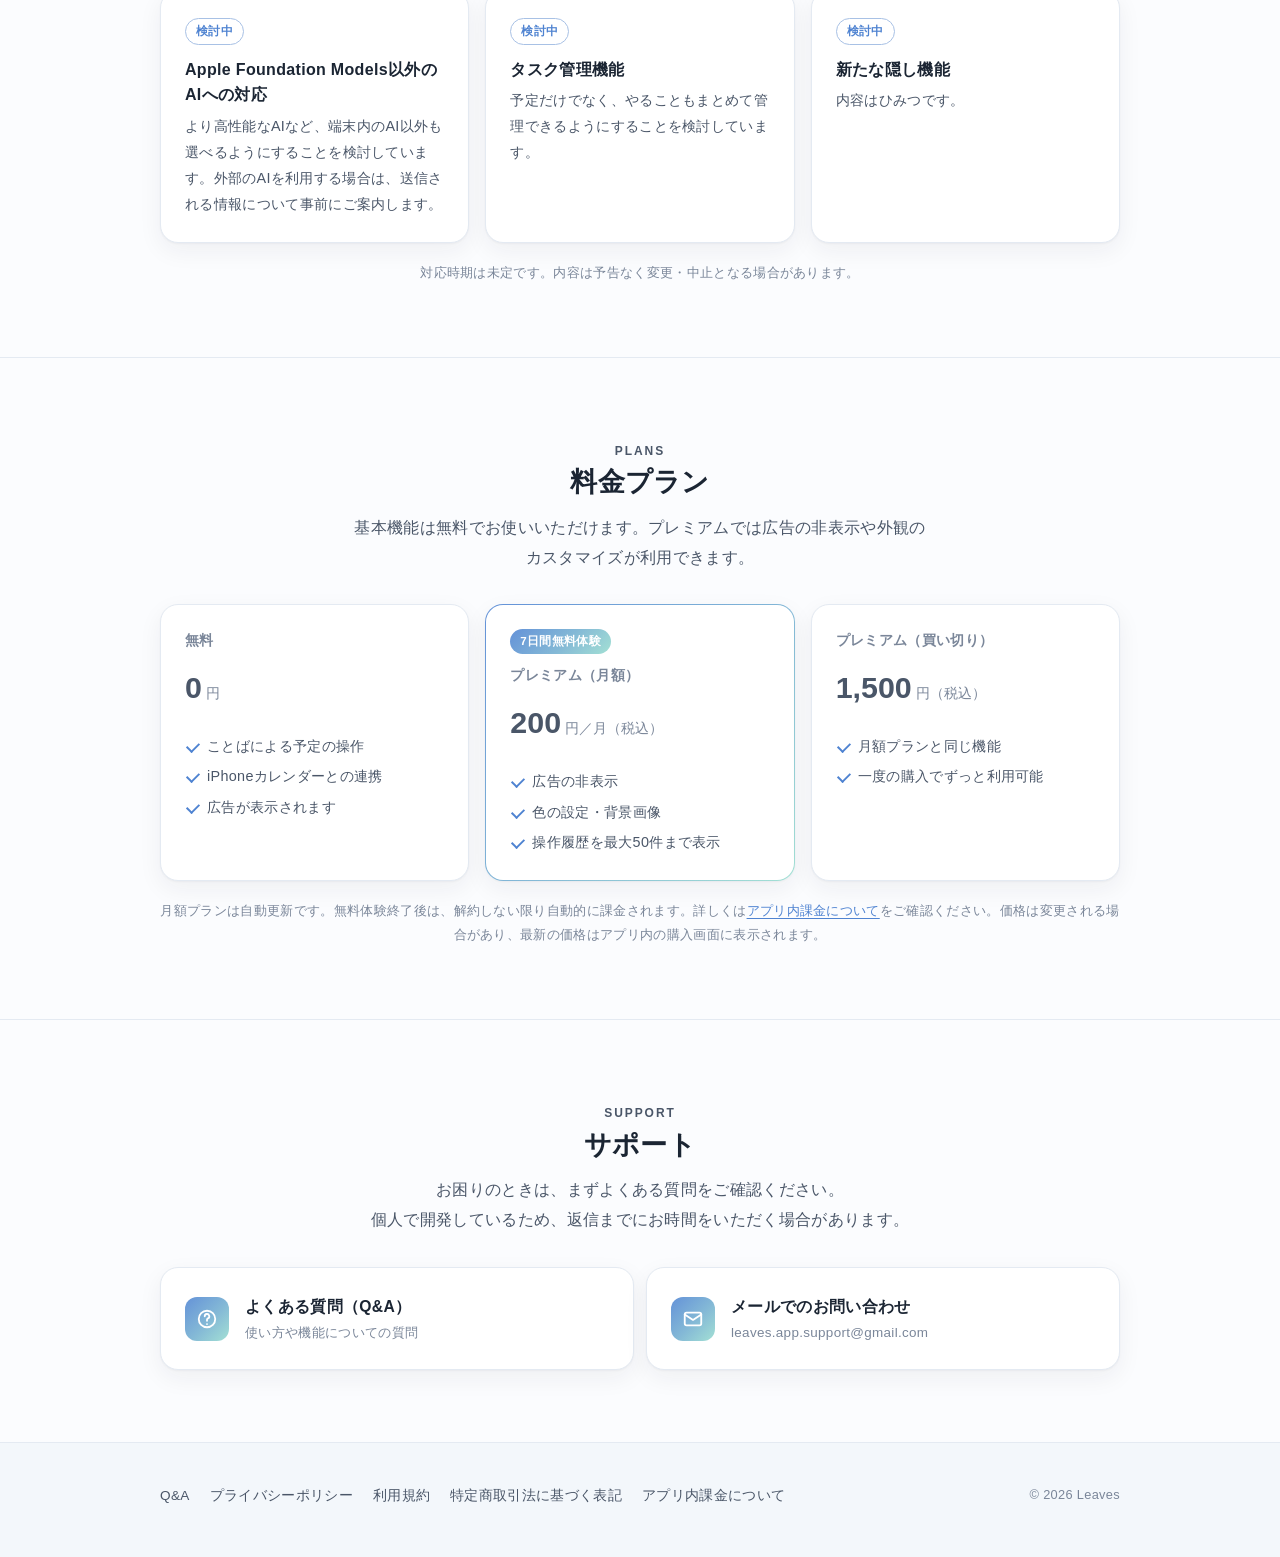
==== commit a709e3ed: "文言調整" ====
--- a/index.html
+++ b/index.html
@@ -96,7 +96,7 @@
           </li>
           <li class="card">
             <span class="status">検討中</span>
-            <h3>新たな隠し要素</h3>
+            <h3>新たな隠し機能</h3>
             <p>内容はひみつです。</p>
           </li>
         </ol>
--- a/style.css
+++ b/style.css
@@ -31,6 +31,10 @@
     --shadow: 0 1px 2px rgba(0, 0, 0, 0.3), 0 8px 24px rgba(0, 0, 0, 0.25);
     color-scheme: dark;
   }
+  .site-header { background: rgba(14, 19, 26, 0.85); }
+  @supports (background: color-mix(in srgb, red 50%, transparent)) {
+    .site-header { background: color-mix(in srgb, var(--bg) 80%, transparent); }
+  }
 }
 
 * { box-sizing: border-box; }
@@ -57,9 +61,11 @@
   position: sticky;
   top: 0;
   z-index: 10;
+  background: rgba(251, 252, 254, 0.85);
   background: color-mix(in srgb, var(--bg) 80%, transparent);
   backdrop-filter: saturate(180%) blur(16px);
   -webkit-backdrop-filter: saturate(180%) blur(16px);
+  border-bottom: 1px solid var(--line);
   border-bottom: 1px solid color-mix(in srgb, var(--line) 70%, transparent);
 }
 
@@ -188,7 +194,7 @@
 /* plans */
 .plans {
   display: grid;
-  grid-template-columns: repeat(auto-fit, minmax(240px, 1fr));
+  grid-template-columns: repeat(3, minmax(0, 1fr));
   gap: 16px;
 }
 .plan { display: flex; flex-direction: column; }
@@ -237,6 +243,7 @@
 .status {
   display: inline-block;
   padding: 2px 10px;
+  border: 1px solid var(--accent);
   border: 1px solid color-mix(in srgb, var(--accent) 40%, var(--line));
   border-radius: 999px;
   color: var(--accent);
@@ -248,7 +255,7 @@
 .support-box {
   display: grid;
   gap: 12px;
-  grid-template-columns: repeat(auto-fit, minmax(260px, 1fr));
+  grid-template-columns: repeat(2, minmax(0, 1fr));
 }
 .link-card {
   display: flex;
@@ -267,7 +274,7 @@
 .doc-hero {
   padding: 56px 0 28px;
   border-bottom: 1px solid var(--line);
-  background: linear-gradient(180deg, color-mix(in srgb, var(--mint) 12%, transparent), transparent);
+  background: linear-gradient(180deg, rgba(143, 214, 200, 0.12), transparent);
 }
 .doc-hero h1 { margin: 0; font-size: clamp(1.55rem, 4vw, 2rem); line-height: 1.45; }
 .doc-hero .date { margin: 8px 0 0; color: var(--muted); font-size: 0.84rem; }
@@ -336,7 +343,7 @@
   background: var(--surface);
   transition: border-color 0.15s;
 }
-.faq details[open] { border-color: color-mix(in srgb, var(--accent) 45%, var(--line)); }
+.faq details[open] { border-color: var(--accent); border-color: color-mix(in srgb, var(--accent) 45%, var(--line)); }
 .faq summary {
   position: relative;
   display: flex;
@@ -380,13 +387,17 @@
 .site-footer nav a:hover, .site-footer nav a[aria-current="page"] { color: var(--accent); }
 .site-footer .copy { margin: 0; color: var(--muted); font-size: 0.8rem; }
 
+@media (max-width: 860px) {
+  .roadmap, .plans { grid-template-columns: 1fr; max-width: 520px; margin-left: auto; margin-right: auto; }
+}
+
 @media (max-width: 600px) {
   .site-header nav a { padding: 6px 8px; font-size: 0.8rem; }
   .hero { padding: 60px 0 56px; }
   .hero-icon { width: 104px; height: 104px; border-radius: 24px; }
   .section { padding: 56px 0; }
   .toc ol { columns: 1; }
-  .features, .roadmap { grid-template-columns: 1fr; }
+  .features, .support-box { grid-template-columns: 1fr; }
   table, tbody, tr, th, td { display: block; width: 100%; }
   th { padding-bottom: 2px; background: transparent; color: var(--muted); font-size: 0.82rem; }
   td { padding-top: 0; }
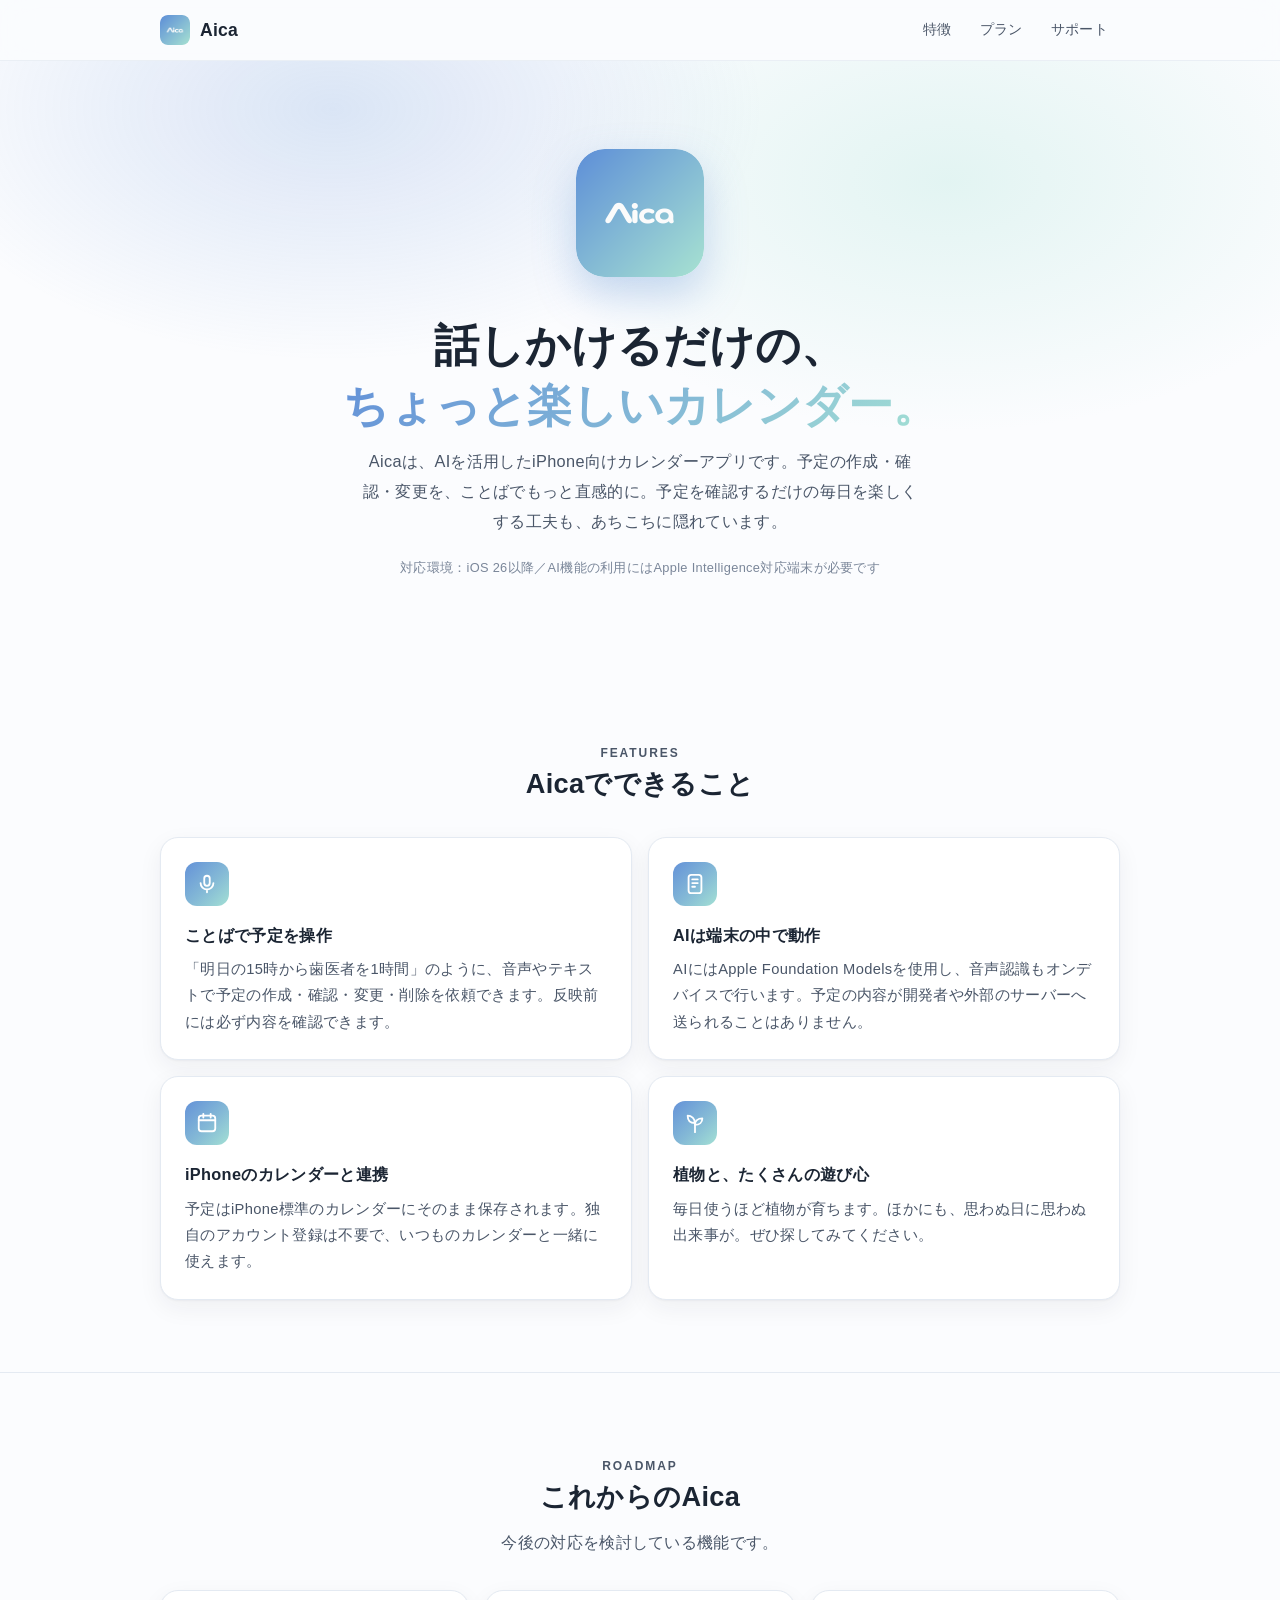
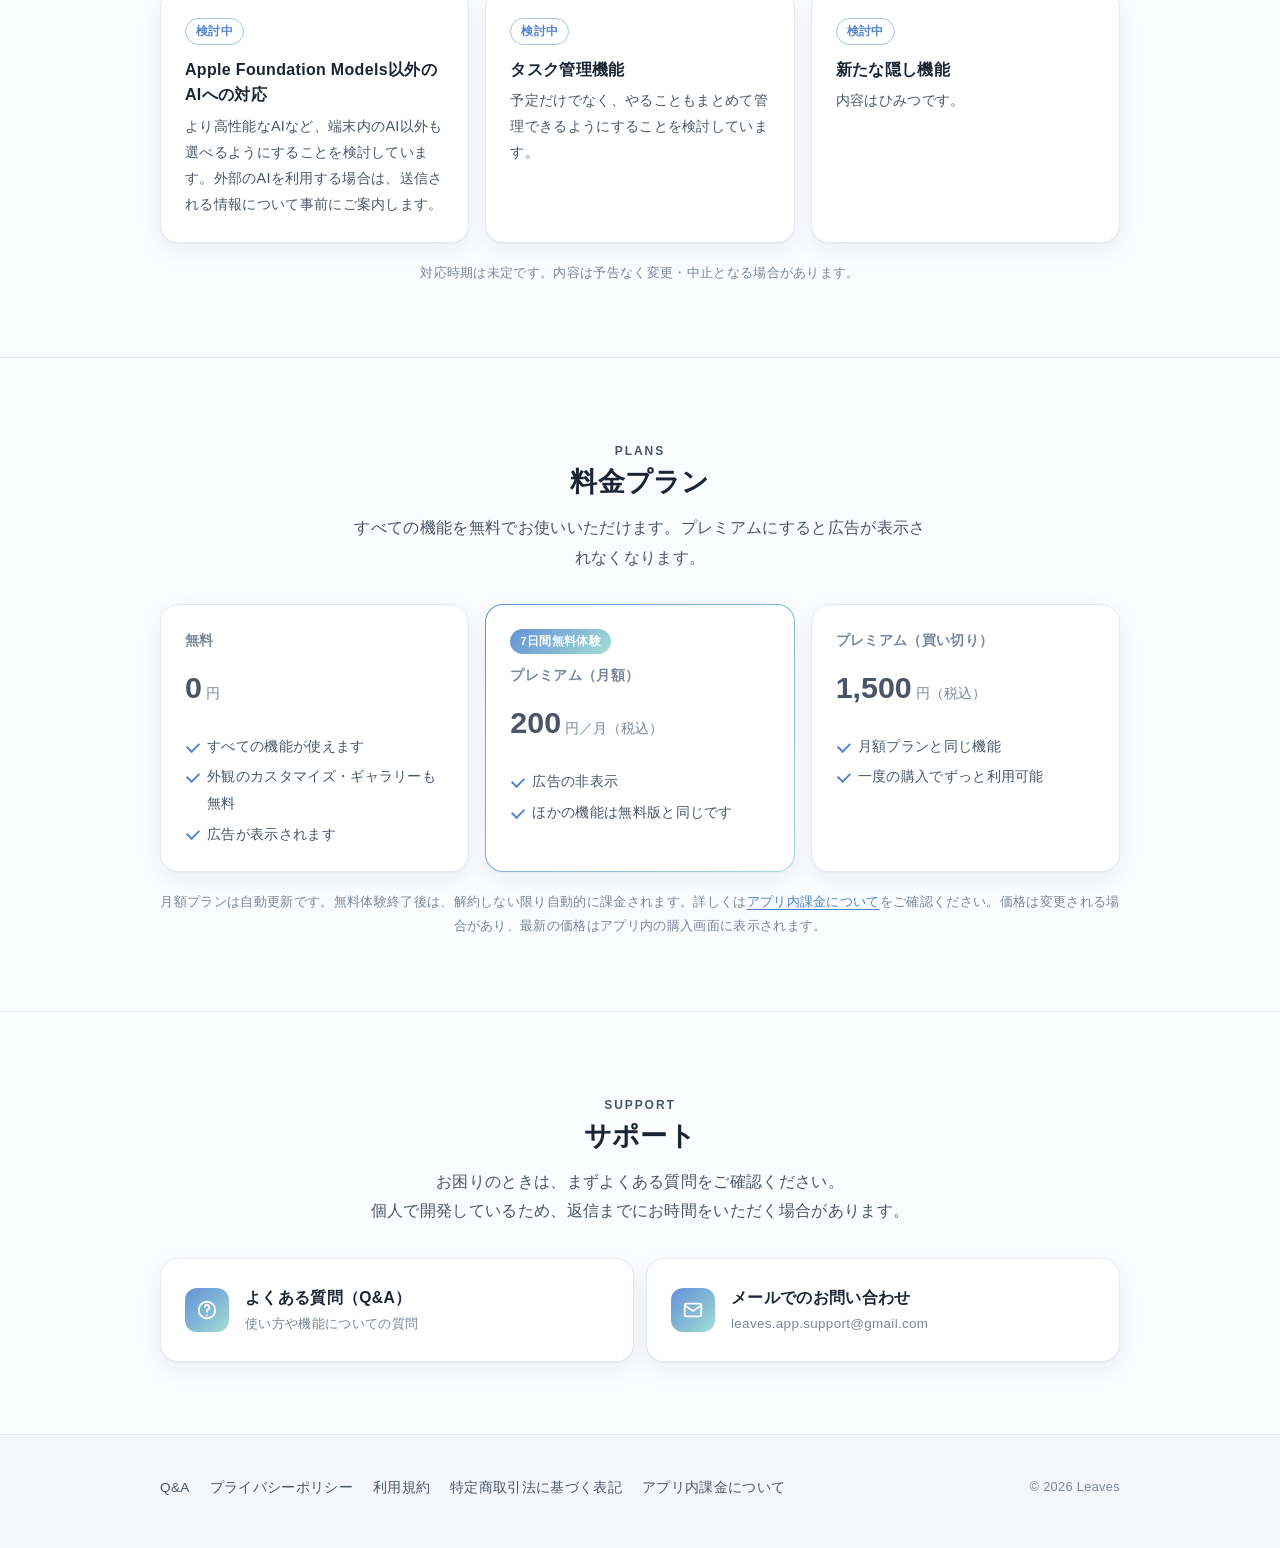
==== commit 1dcf0e1e: "課金仕様を現行に合わせて更新 プレミアムを広告の非表示のみに変更、準プレミアムの記述を削除、 iCloud同期・無料体験・買い切り購入時の注意などを追記  Co-Authored-By: Claude" ====
--- a/index.html
+++ b/index.html
@@ -109,15 +109,15 @@
         <div class="section-head">
           <p class="eyebrow">Plans</p>
           <h2>料金プラン</h2>
-          <p>基本機能は無料でお使いいただけます。プレミアムでは広告の非表示や外観のカスタマイズが利用できます。</p>
+          <p>すべての機能を無料でお使いいただけます。プレミアムにすると広告が表示されなくなります。</p>
         </div>
         <div class="plans">
           <article class="card plan">
             <p class="plan-name">無料</p>
             <p class="price">0<small>円</small></p>
             <ul>
-              <li>ことばによる予定の操作</li>
-              <li>iPhoneカレンダーとの連携</li>
+              <li>すべての機能が使えます</li>
+              <li>外観のカスタマイズ・ギャラリーも無料</li>
               <li>広告が表示されます</li>
             </ul>
           </article>
@@ -127,8 +127,7 @@
             <p class="price">200<small>円／月（税込）</small></p>
             <ul>
               <li>広告の非表示</li>
-              <li>色の設定・背景画像</li>
-              <li>操作履歴を最大50件まで表示</li>
+              <li>ほかの機能は無料版と同じです</li>
             </ul>
           </article>
           <article class="card plan">
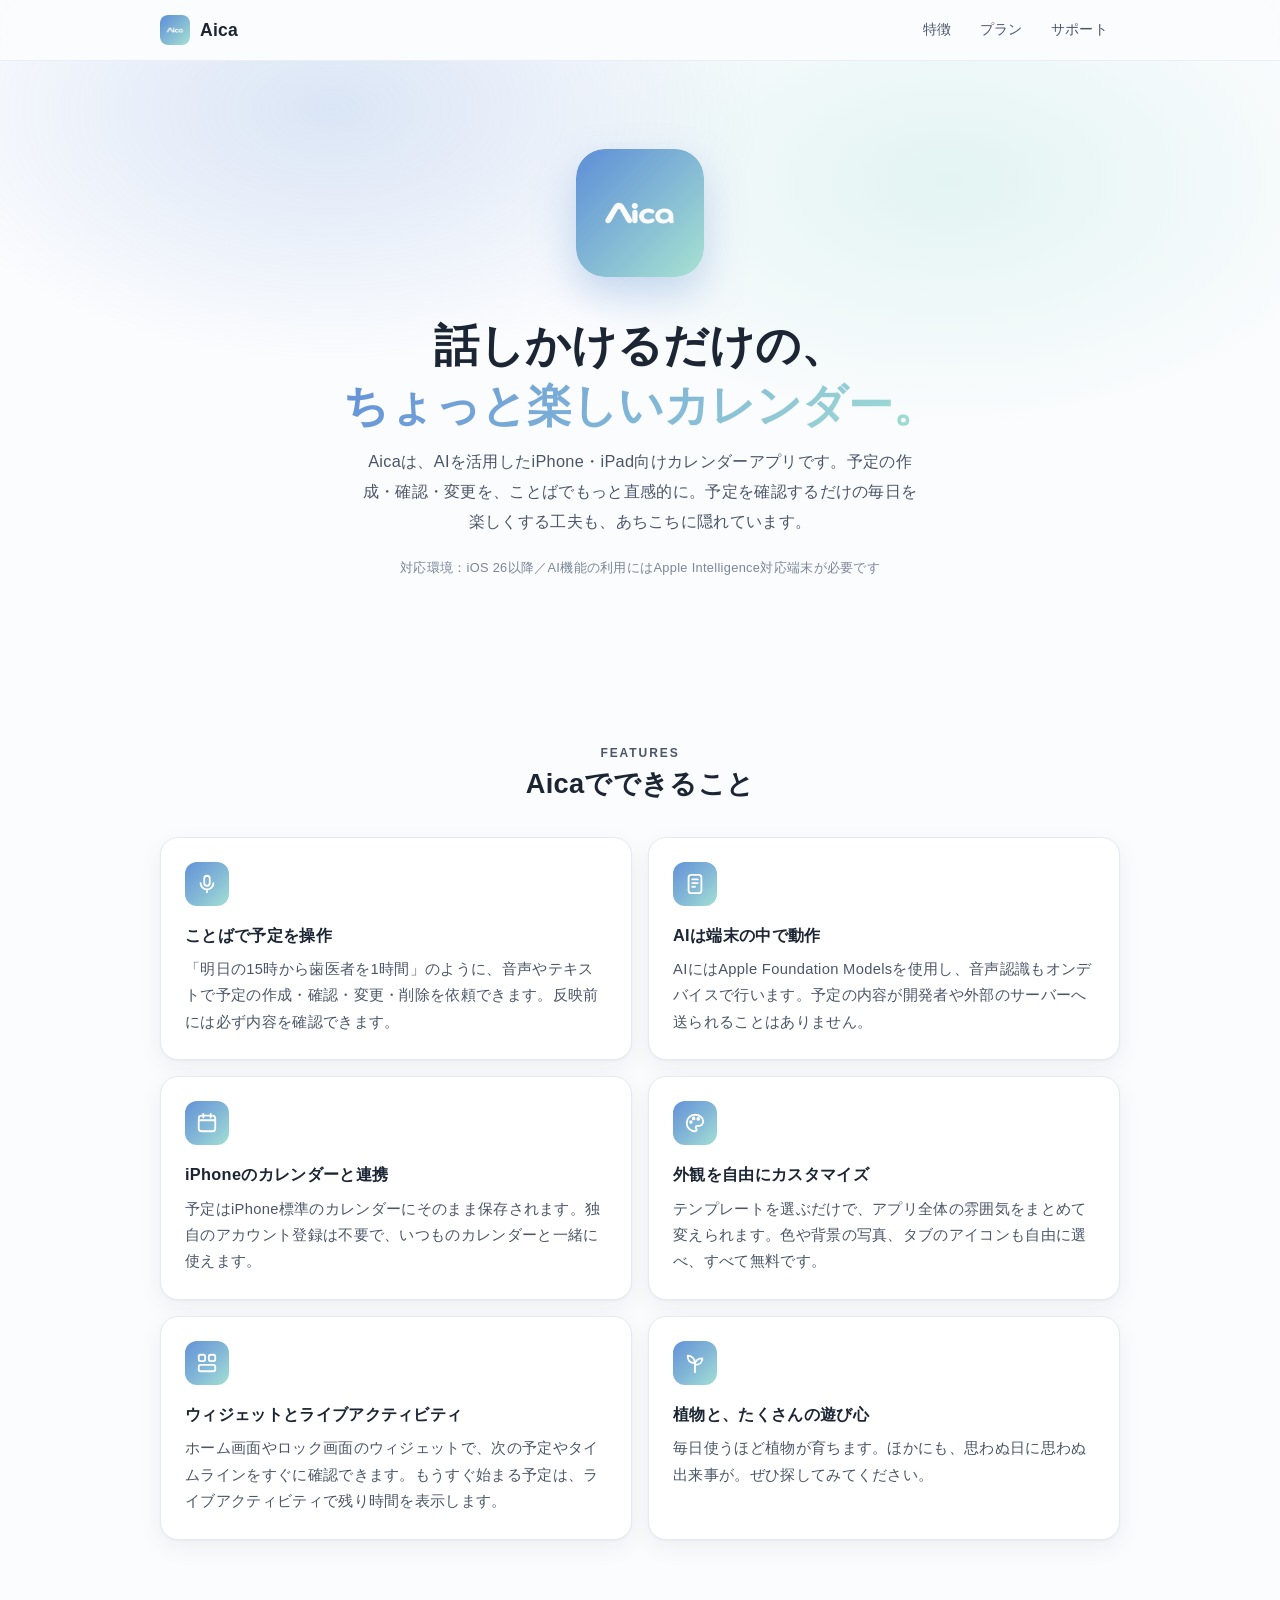
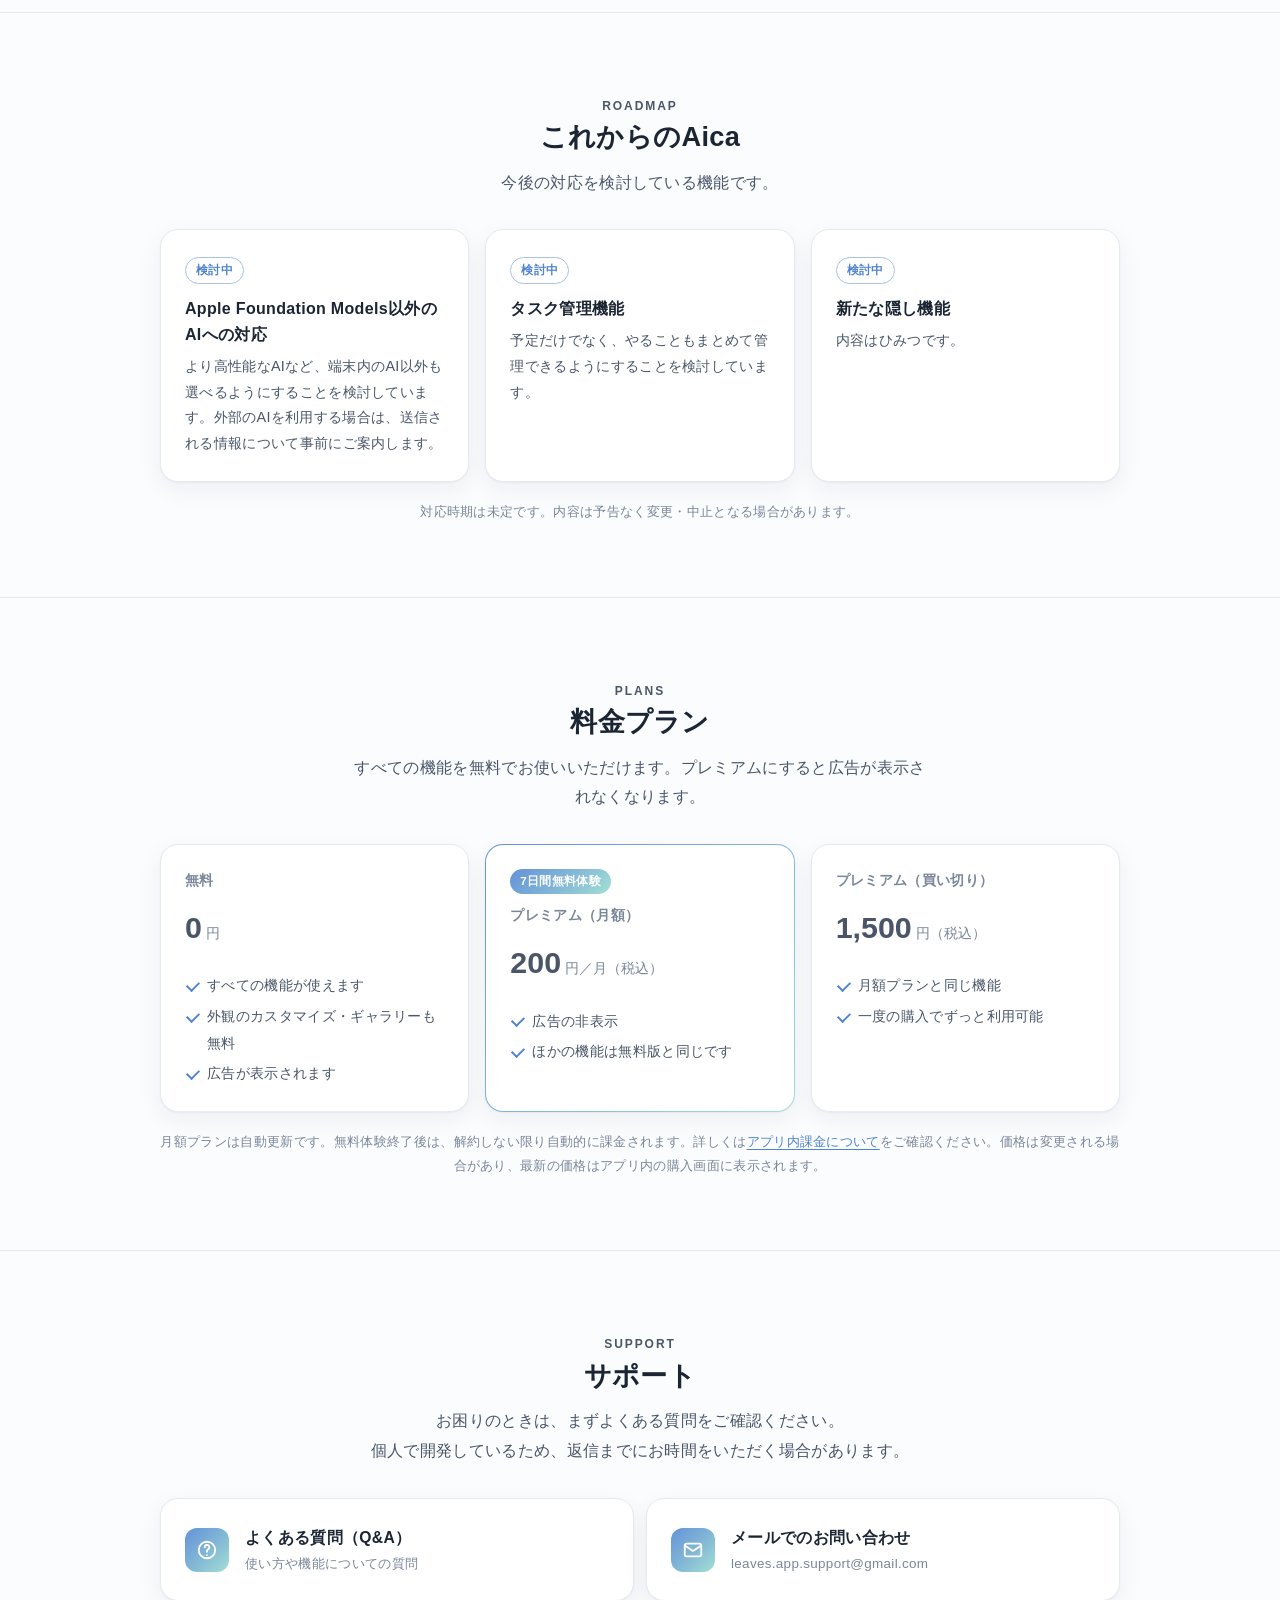
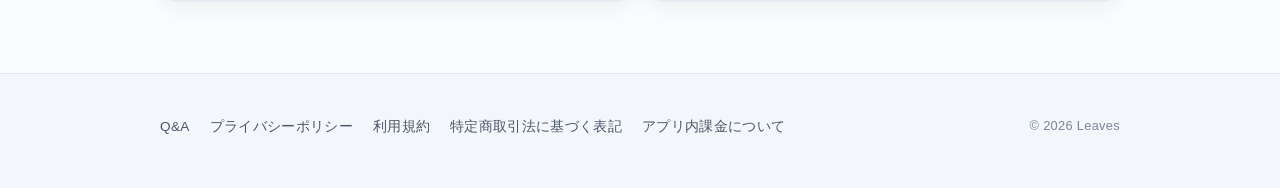
==== commit cfee1fdb: "v2.0に合わせて特徴・Q&A・プライバシーポリシーを更新 外観カスタマイズ、ウィジェット・ライブアクティビティ、iPad対応、背景写真の扱いを追記。  Co-Authored-By: Claude " ====
--- a/index.html
+++ b/index.html
@@ -32,7 +32,7 @@
       <div class="wrap-narrow">
         <img class="hero-icon" src="assets/icon.png" alt="Aicaのアプリアイコン">
         <h1>話しかけるだけの、<br><span class="grad">ちょっと楽しいカレンダー。</span></h1>
-        <p class="lead">Aicaは、AIを活用したiPhone向けカレンダーアプリです。予定の作成・確認・変更を、ことばでもっと直感的に。予定を確認するだけの毎日を楽しくする工夫も、あちこちに隠れています。</p>
+        <p class="lead">Aicaは、AIを活用したiPhone・iPad向けカレンダーアプリです。予定の作成・確認・変更を、ことばでもっと直感的に。予定を確認するだけの毎日を楽しくする工夫も、あちこちに隠れています。</p>
         <p class="req">対応環境：iOS 26以降／AI機能の利用にはApple Intelligence対応端末が必要です</p>
       </div>
     </section>
@@ -64,6 +64,20 @@
             </div>
             <h3>iPhoneのカレンダーと連携</h3>
             <p>予定はiPhone標準のカレンダーにそのまま保存されます。独自のアカウント登録は不要で、いつものカレンダーと一緒に使えます。</p>
+          </article>
+          <article class="card">
+            <div class="card-icon" aria-hidden="true">
+              <svg viewBox="0 0 24 24" fill="none" stroke="currentColor" stroke-width="2" stroke-linecap="round" stroke-linejoin="round"><path d="M12 3a9 9 0 1 0 0 18c1.1 0 1.8-.8 1.8-1.7 0-.5-.2-.9-.5-1.2-.3-.3-.5-.7-.5-1.2 0-.9.8-1.7 1.7-1.7H16a5 5 0 0 0 5-5c0-4-4-7.2-9-7.2Z"/><circle cx="7.5" cy="11" r="1"/><circle cx="10.5" cy="7" r="1"/><circle cx="15.5" cy="7.5" r="1"/></svg>
+            </div>
+            <h3>外観を自由にカスタマイズ</h3>
+            <p>テンプレートを選ぶだけで、アプリ全体の雰囲気をまとめて変えられます。色や背景の写真、タブのアイコンも自由に選べ、すべて無料です。</p>
+          </article>
+          <article class="card">
+            <div class="card-icon" aria-hidden="true">
+              <svg viewBox="0 0 24 24" fill="none" stroke="currentColor" stroke-width="2" stroke-linecap="round" stroke-linejoin="round"><rect x="3" y="3" width="7" height="7" rx="2"/><rect x="14" y="3" width="7" height="7" rx="2"/><rect x="3" y="14" width="18" height="7" rx="2"/></svg>
+            </div>
+            <h3>ウィジェットとライブアクティビティ</h3>
+            <p>ホーム画面やロック画面のウィジェットで、次の予定やタイムラインをすぐに確認できます。もうすぐ始まる予定は、ライブアクティビティで残り時間を表示します。</p>
           </article>
           <article class="card">
             <div class="card-icon" aria-hidden="true">
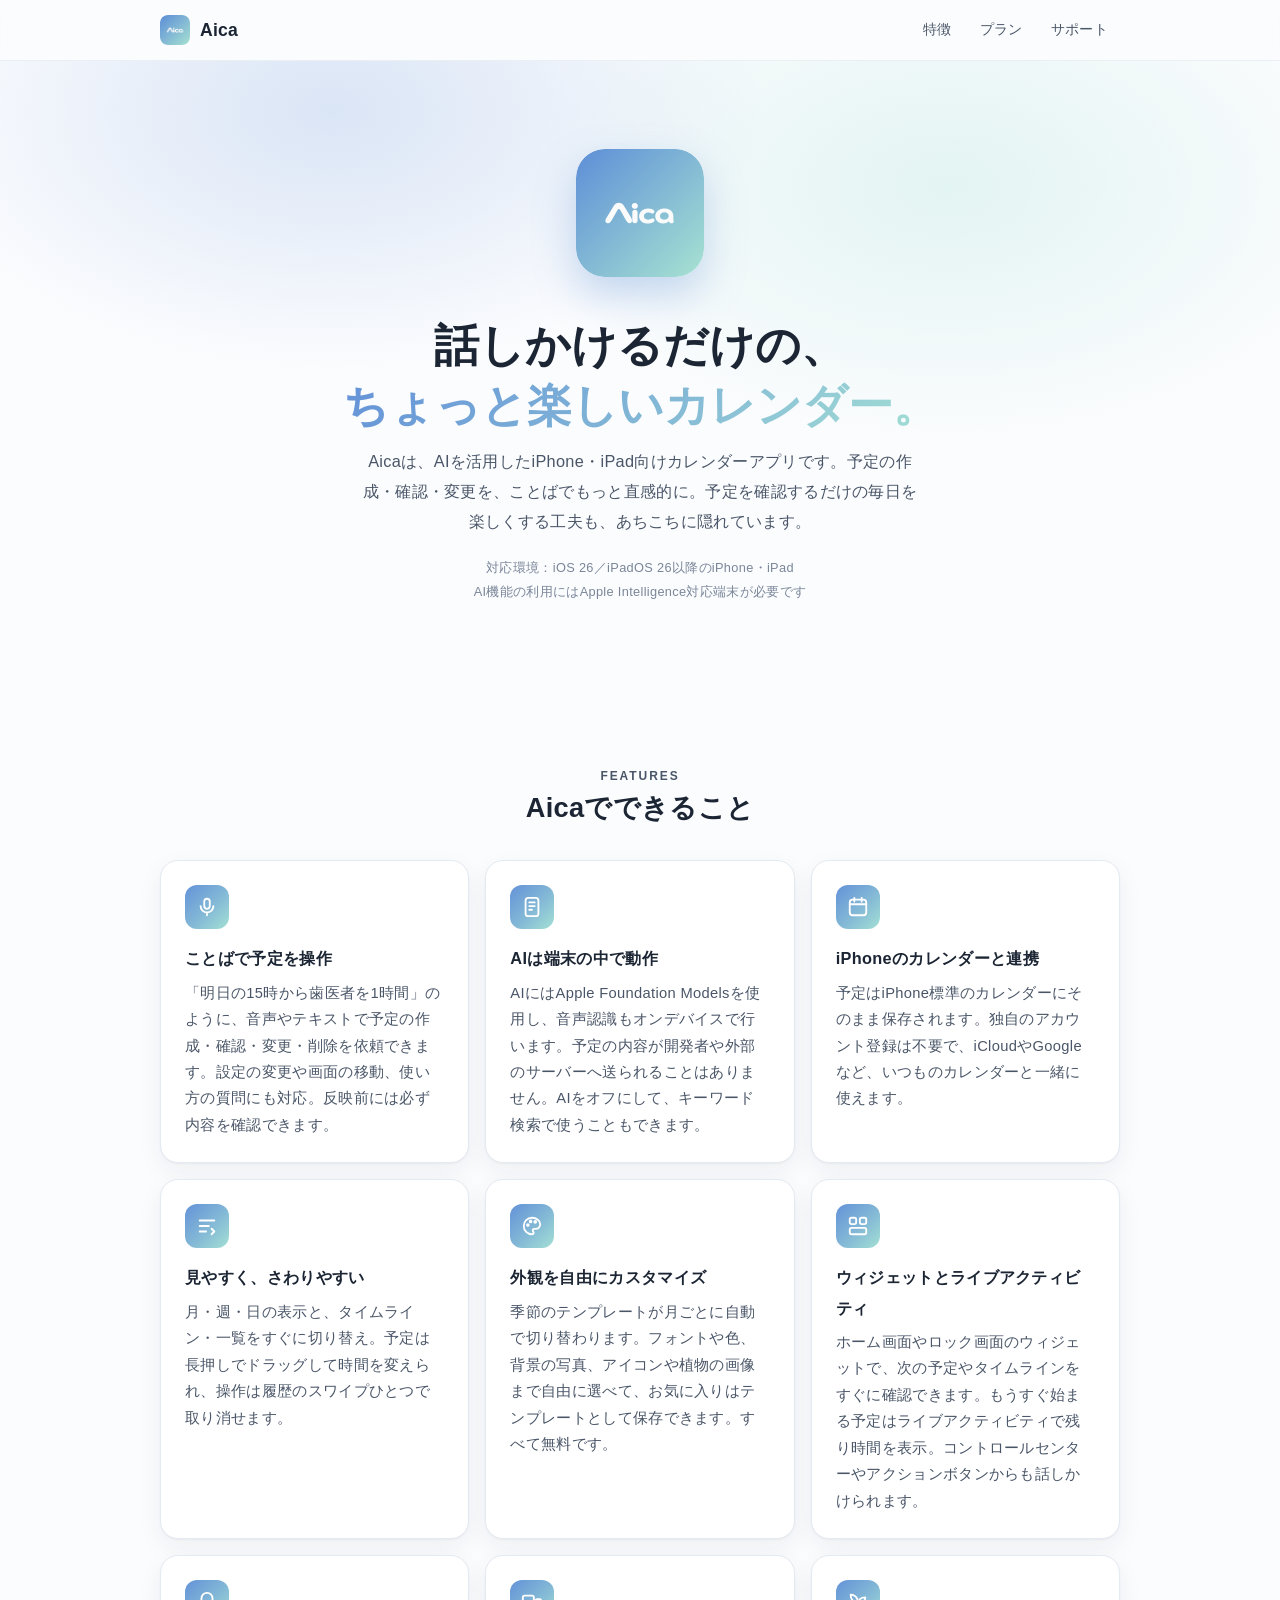
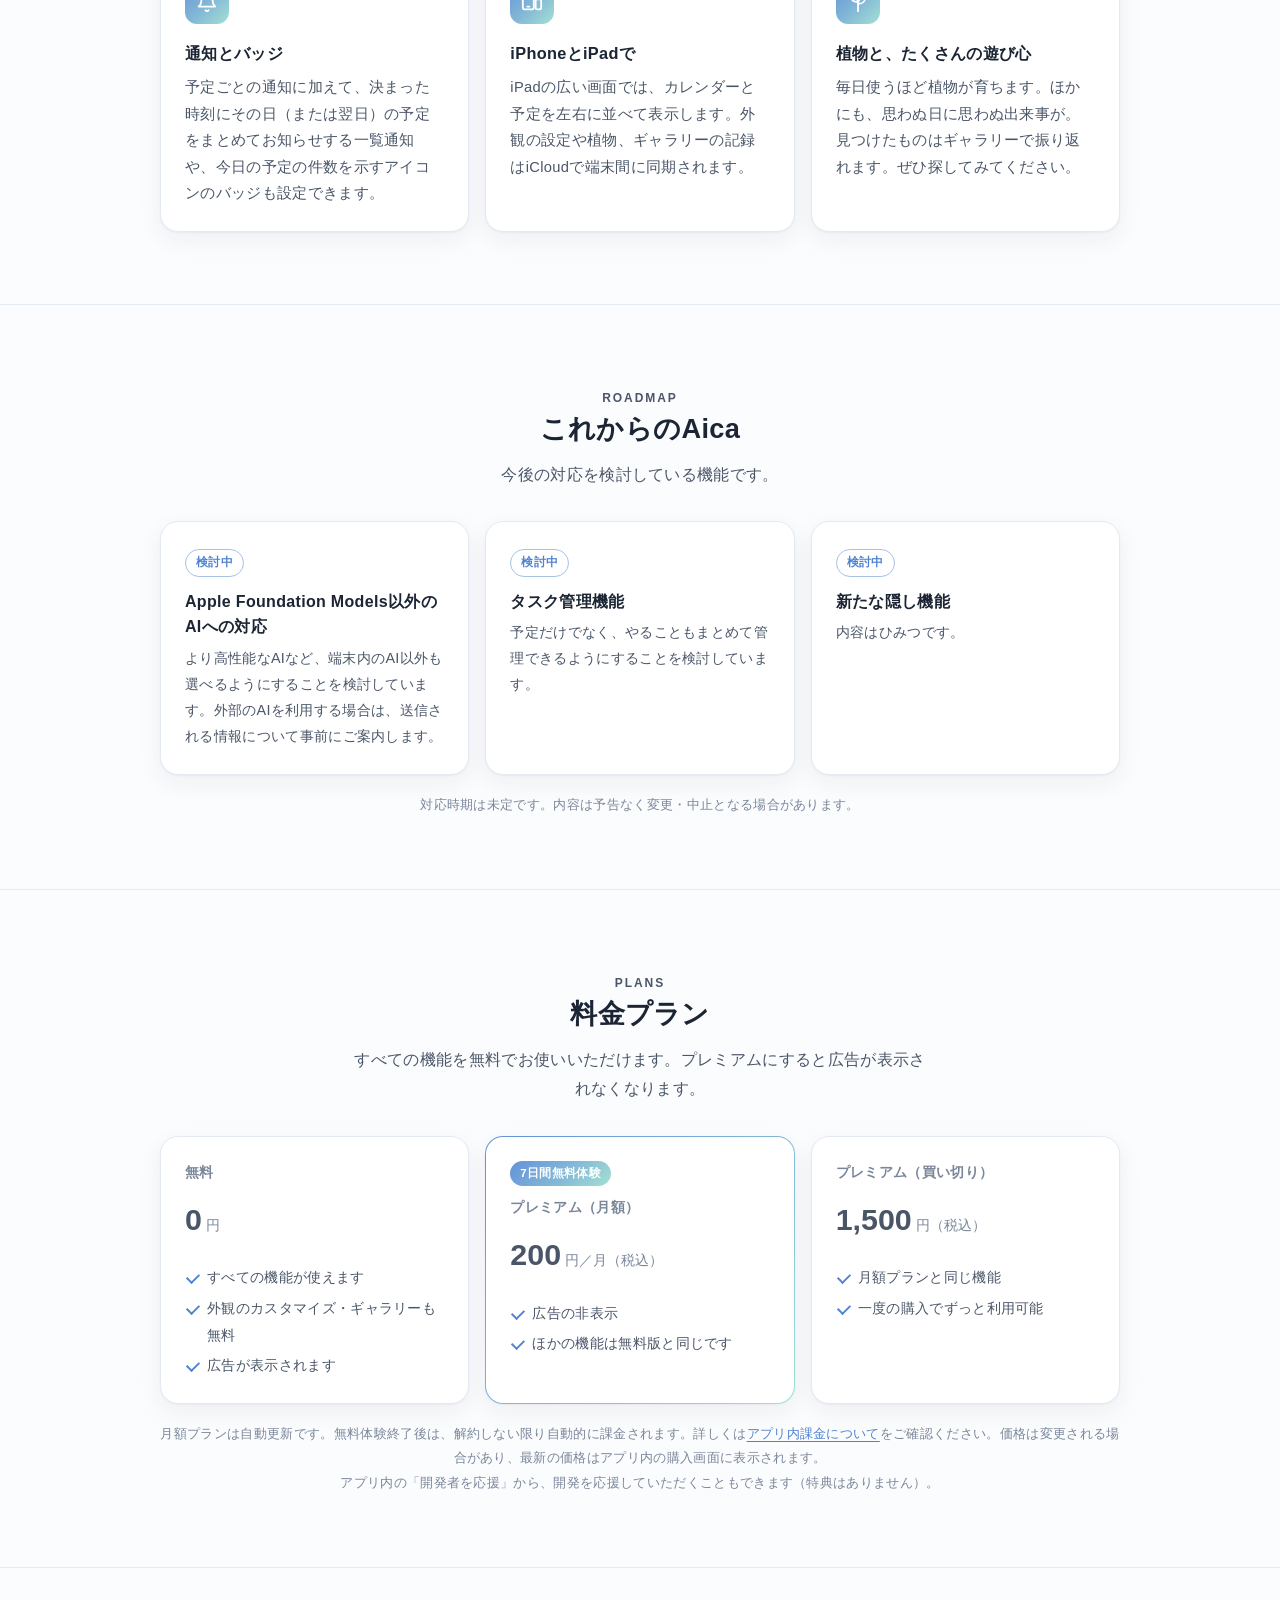
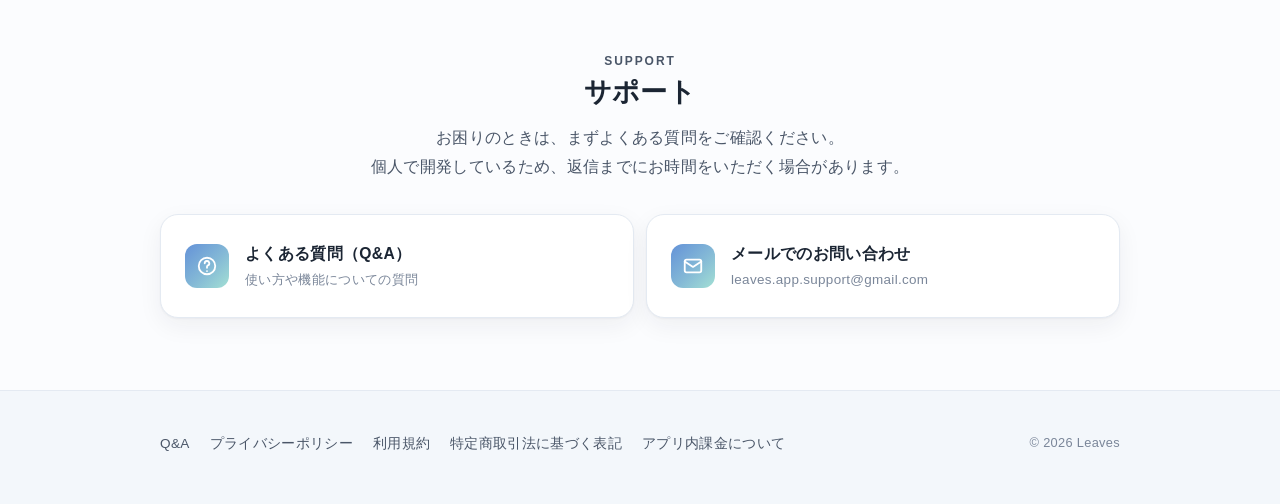
==== commit 36649be9: "ブラッシュアップ" ====
--- a/index.html
+++ b/index.html
@@ -33,7 +33,7 @@
         <img class="hero-icon" src="assets/icon.png" alt="Aicaのアプリアイコン">
         <h1>話しかけるだけの、<br><span class="grad">ちょっと楽しいカレンダー。</span></h1>
         <p class="lead">Aicaは、AIを活用したiPhone・iPad向けカレンダーアプリです。予定の作成・確認・変更を、ことばでもっと直感的に。予定を確認するだけの毎日を楽しくする工夫も、あちこちに隠れています。</p>
-        <p class="req">対応環境：iOS 26以降／AI機能の利用にはApple Intelligence対応端末が必要です</p>
+        <p class="req">対応環境：iOS 26／iPadOS 26以降のiPhone・iPad<br>AI機能の利用にはApple Intelligence対応端末が必要です</p>
       </div>
     </section>
 
@@ -49,42 +49,63 @@
               <svg viewBox="0 0 24 24" fill="none" stroke="currentColor" stroke-width="2" stroke-linecap="round" stroke-linejoin="round"><rect x="9" y="3" width="6" height="11" rx="3"/><path d="M5 11a7 7 0 0 0 14 0M12 18v3"/></svg>
             </div>
             <h3>ことばで予定を操作</h3>
-            <p>「明日の15時から歯医者を1時間」のように、音声やテキストで予定の作成・確認・変更・削除を依頼できます。反映前には必ず内容を確認できます。</p>
+            <p>「明日の15時から歯医者を1時間」のように、音声やテキストで予定の作成・確認・変更・削除を依頼できます。設定の変更や画面の移動、使い方の質問にも対応。反映前には必ず内容を確認できます。</p>
           </article>
           <article class="card">
             <div class="card-icon" aria-hidden="true">
               <svg viewBox="0 0 24 24" fill="none" stroke="currentColor" stroke-width="2" stroke-linecap="round" stroke-linejoin="round"><rect x="5" y="2" width="14" height="20" rx="3"/><path d="M9 7h6M9 11h6M9 15h3"/></svg>
             </div>
             <h3>AIは端末の中で動作</h3>
-            <p>AIにはApple Foundation Modelsを使用し、音声認識もオンデバイスで行います。予定の内容が開発者や外部のサーバーへ送られることはありません。</p>
+            <p>AIにはApple Foundation Modelsを使用し、音声認識もオンデバイスで行います。予定の内容が開発者や外部のサーバーへ送られることはありません。AIをオフにして、キーワード検索で使うこともできます。</p>
           </article>
           <article class="card">
             <div class="card-icon" aria-hidden="true">
               <svg viewBox="0 0 24 24" fill="none" stroke="currentColor" stroke-width="2" stroke-linecap="round" stroke-linejoin="round"><rect x="3" y="4" width="18" height="17" rx="3"/><path d="M3 9h18M8 2v4M16 2v4"/></svg>
             </div>
             <h3>iPhoneのカレンダーと連携</h3>
-            <p>予定はiPhone標準のカレンダーにそのまま保存されます。独自のアカウント登録は不要で、いつものカレンダーと一緒に使えます。</p>
+            <p>予定はiPhone標準のカレンダーにそのまま保存されます。独自のアカウント登録は不要で、iCloudやGoogleなど、いつものカレンダーと一緒に使えます。</p>
+          </article>
+          <article class="card">
+            <div class="card-icon" aria-hidden="true">
+              <svg viewBox="0 0 24 24" fill="none" stroke="currentColor" stroke-width="2" stroke-linecap="round" stroke-linejoin="round"><path d="M4 6h16M4 12h10M4 18h7"/><path d="m17 15 3 3-3 3"/></svg>
+            </div>
+            <h3>見やすく、さわりやすい</h3>
+            <p>月・週・日の表示と、タイムライン・一覧をすぐに切り替え。予定は長押しでドラッグして時間を変えられ、操作は履歴のスワイプひとつで取り消せます。</p>
           </article>
           <article class="card">
             <div class="card-icon" aria-hidden="true">
               <svg viewBox="0 0 24 24" fill="none" stroke="currentColor" stroke-width="2" stroke-linecap="round" stroke-linejoin="round"><path d="M12 3a9 9 0 1 0 0 18c1.1 0 1.8-.8 1.8-1.7 0-.5-.2-.9-.5-1.2-.3-.3-.5-.7-.5-1.2 0-.9.8-1.7 1.7-1.7H16a5 5 0 0 0 5-5c0-4-4-7.2-9-7.2Z"/><circle cx="7.5" cy="11" r="1"/><circle cx="10.5" cy="7" r="1"/><circle cx="15.5" cy="7.5" r="1"/></svg>
             </div>
             <h3>外観を自由にカスタマイズ</h3>
-            <p>テンプレートを選ぶだけで、アプリ全体の雰囲気をまとめて変えられます。色や背景の写真、タブのアイコンも自由に選べ、すべて無料です。</p>
+            <p>季節のテンプレートが月ごとに自動で切り替わります。フォントや色、背景の写真、アイコンや植物の画像まで自由に選べて、お気に入りはテンプレートとして保存できます。すべて無料です。</p>
           </article>
           <article class="card">
             <div class="card-icon" aria-hidden="true">
               <svg viewBox="0 0 24 24" fill="none" stroke="currentColor" stroke-width="2" stroke-linecap="round" stroke-linejoin="round"><rect x="3" y="3" width="7" height="7" rx="2"/><rect x="14" y="3" width="7" height="7" rx="2"/><rect x="3" y="14" width="18" height="7" rx="2"/></svg>
             </div>
             <h3>ウィジェットとライブアクティビティ</h3>
-            <p>ホーム画面やロック画面のウィジェットで、次の予定やタイムラインをすぐに確認できます。もうすぐ始まる予定は、ライブアクティビティで残り時間を表示します。</p>
+            <p>ホーム画面やロック画面のウィジェットで、次の予定やタイムラインをすぐに確認できます。もうすぐ始まる予定はライブアクティビティで残り時間を表示。コントロールセンターやアクションボタンからも話しかけられます。</p>
+          </article>
+          <article class="card">
+            <div class="card-icon" aria-hidden="true">
+              <svg viewBox="0 0 24 24" fill="none" stroke="currentColor" stroke-width="2" stroke-linecap="round" stroke-linejoin="round"><path d="M18 8a6 6 0 0 0-12 0c0 7-3 9-3 9h18s-3-2-3-9"/><path d="M13.7 21a2 2 0 0 1-3.4 0"/></svg>
+            </div>
+            <h3>通知とバッジ</h3>
+            <p>予定ごとの通知に加えて、決まった時刻にその日（または翌日）の予定をまとめてお知らせする一覧通知や、今日の予定の件数を示すアイコンのバッジも設定できます。</p>
+          </article>
+          <article class="card">
+            <div class="card-icon" aria-hidden="true">
+              <svg viewBox="0 0 24 24" fill="none" stroke="currentColor" stroke-width="2" stroke-linecap="round" stroke-linejoin="round"><rect x="2" y="5" width="12" height="15" rx="2"/><rect x="16" y="9" width="6" height="11" rx="1.5"/><path d="M7 17h2"/></svg>
+            </div>
+            <h3>iPhoneとiPadで</h3>
+            <p>iPadの広い画面では、カレンダーと予定を左右に並べて表示します。外観の設定や植物、ギャラリーの記録はiCloudで端末間に同期されます。</p>
           </article>
           <article class="card">
             <div class="card-icon" aria-hidden="true">
               <svg viewBox="0 0 24 24" fill="none" stroke="currentColor" stroke-width="2" stroke-linecap="round" stroke-linejoin="round"><path d="M12 22V12"/><path d="M12 12C12 7 8 4 4 4c0 5 3 8 8 8Z"/><path d="M12 14c0-4 3-7 8-7 0 4-3 7-8 7Z"/></svg>
             </div>
             <h3>植物と、たくさんの遊び心</h3>
-            <p>毎日使うほど植物が育ちます。ほかにも、思わぬ日に思わぬ出来事が。ぜひ探してみてください。</p>
+            <p>毎日使うほど植物が育ちます。ほかにも、思わぬ日に思わぬ出来事が。見つけたものはギャラリーで振り返れます。ぜひ探してみてください。</p>
           </article>
         </div>
       </div>
@@ -153,7 +174,7 @@
             </ul>
           </article>
         </div>
-        <p class="note">月額プランは自動更新です。無料体験終了後は、解約しない限り自動的に課金されます。詳しくは<a href="billing.html">アプリ内課金について</a>をご確認ください。価格は変更される場合があり、最新の価格はアプリ内の購入画面に表示されます。</p>
+        <p class="note">月額プランは自動更新です。無料体験終了後は、解約しない限り自動的に課金されます。詳しくは<a href="billing.html">アプリ内課金について</a>をご確認ください。価格は変更される場合があり、最新の価格はアプリ内の購入画面に表示されます。<br>アプリ内の「開発者を応援」から、開発を応援していただくこともできます（特典はありません）。</p>
       </div>
     </section>
 
--- a/style.css
+++ b/style.css
@@ -168,7 +168,7 @@
 
 .features {
   display: grid;
-  grid-template-columns: repeat(2, minmax(0, 1fr));
+  grid-template-columns: repeat(3, minmax(0, 1fr));
   gap: 16px;
 }
 .card {
@@ -336,44 +336,170 @@
 td p + p { margin-top: 6px; }
 
 /* FAQ */
+.faq-tools { display: grid; gap: 14px; margin: 0 0 36px; }
+.faq-search { position: relative; }
+.faq-search svg {
+  position: absolute;
+  left: 16px;
+  top: 50%;
+  width: 18px;
+  height: 18px;
+  margin-top: -9px;
+  color: var(--muted);
+  pointer-events: none;
+}
+.faq-search input {
+  width: 100%;
+  height: 48px;
+  padding: 0 16px 0 44px;
+  border: 1px solid var(--line);
+  border-radius: 999px;
+  background: var(--surface);
+  color: var(--text);
+  font: inherit;
+  font-size: 1rem; /* 16px以上でiOSの自動ズームを防ぐ */
+  letter-spacing: inherit;
+  -webkit-appearance: none;
+  appearance: none;
+  transition: border-color 0.15s, box-shadow 0.15s;
+}
+.faq-search input::placeholder { color: var(--muted); }
+.faq-search input:focus {
+  outline: none;
+  border-color: var(--accent);
+  box-shadow: 0 0 0 4px rgba(79, 131, 209, 0.16);
+  box-shadow: 0 0 0 4px color-mix(in srgb, var(--accent) 18%, transparent);
+}
+.faq-search input::-webkit-search-cancel-button { cursor: pointer; }
+.faq-chips { display: flex; flex-wrap: wrap; gap: 8px; margin: 0; padding: 0; list-style: none; }
+.faq-chips a {
+  display: inline-block;
+  padding: 5px 13px;
+  border: 1px solid var(--line);
+  border-radius: 999px;
+  background: var(--surface);
+  color: var(--text-sub);
+  font-size: 0.84rem;
+  text-decoration: none;
+  transition: border-color 0.15s, color 0.15s;
+}
+.faq-chips a:hover { border-color: var(--accent); color: var(--accent); }
+.faq-empty {
+  margin: 0;
+  padding: 28px 18px;
+  border: 1px dashed var(--line);
+  border-radius: 14px;
+  color: var(--muted);
+  text-align: center;
+}
+
+.document .faq-group {
+  display: flex;
+  align-items: center;
+  gap: 10px;
+  margin: 44px 0 14px;
+  padding: 0;
+  border: 0;
+  color: var(--text);
+  font-size: 1rem;
+  letter-spacing: 0.04em;
+  scroll-margin-top: 80px;
+}
+.document .faq-group::before {
+  content: "";
+  flex: none;
+  width: 6px;
+  height: 18px;
+  border-radius: 3px;
+  background: var(--grad);
+}
+.document .faq-group:first-of-type { margin-top: 0; }
+
 .faq { display: grid; gap: 10px; }
 .faq details {
+  overflow: hidden;
   border: 1px solid var(--line);
   border-radius: 14px;
   background: var(--surface);
-  transition: border-color 0.15s;
-}
-.faq details[open] { border-color: var(--accent); border-color: color-mix(in srgb, var(--accent) 45%, var(--line)); }
+  scroll-margin-top: 80px;
+  transition: border-color 0.25s, box-shadow 0.25s;
+}
+.faq details[open]:not(.is-closing) {
+  border-color: var(--accent);
+  border-color: color-mix(in srgb, var(--accent) 40%, var(--line));
+  box-shadow: var(--shadow);
+}
 .faq summary {
   position: relative;
-  display: flex;
-  gap: 12px;
-  padding: 16px 48px 16px 18px;
+  display: block;
+  padding: 16px 58px 16px 48px;
   cursor: pointer;
   font-weight: 600;
-  line-height: 1.6;
+  line-height: 1.65;
   list-style: none;
+  -webkit-tap-highlight-color: transparent;
+  -webkit-user-select: none;
+  user-select: none;
 }
 .faq summary::-webkit-details-marker { display: none; }
-.faq summary::before { content: "Q"; flex: none; color: var(--accent); font-weight: 800; }
+.faq summary:focus { outline: none; }
+.faq summary:focus-visible { outline: 2px solid var(--accent); outline-offset: -2px; border-radius: 14px; }
+.faq summary::before {
+  content: "Q";
+  position: absolute;
+  left: 20px;
+  top: 16px;
+  color: var(--accent);
+  font-weight: 800;
+}
+/* 開閉アイコン：円の中のシェブロン */
 .faq summary::after {
   content: "";
   position: absolute;
-  right: 20px;
+  right: 16px;
   top: 50%;
-  width: 8px;
-  height: 8px;
-  margin-top: -6px;
-  border-right: 2px solid var(--muted);
-  border-bottom: 2px solid var(--muted);
-  transform: rotate(45deg);
-  transition: transform 0.2s;
-}
-.faq details[open] summary::after { transform: rotate(-135deg); margin-top: -2px; }
-.faq .answer { display: flex; gap: 12px; margin: 0; padding: 0 18px 18px; color: var(--text-sub); }
-.faq .answer::before { content: "A"; flex: none; color: var(--mint); font-weight: 800; }
-.faq-group { margin: 36px 0 12px; color: var(--muted); font-size: 0.82rem; font-weight: 700; letter-spacing: 0.08em; }
-.faq-group:first-child { margin-top: 0; }
+  width: 28px;
+  height: 28px;
+  margin-top: -14px;
+  border-radius: 50%;
+  background-color: var(--surface-soft);
+  background-image: url("data:image/svg+xml,%3Csvg xmlns='http://www.w3.org/2000/svg' viewBox='0 0 24 24' fill='none' stroke='%237a8699' stroke-width='2.4' stroke-linecap='round' stroke-linejoin='round'%3E%3Cpath d='m7 10 5 5 5-5'/%3E%3C/svg%3E");
+  background-position: center;
+  background-repeat: no-repeat;
+  background-size: 16px;
+  transition: transform 0.35s cubic-bezier(0.2, 0.8, 0.2, 1), background-color 0.2s;
+}
+.faq summary:hover::after { background-color: var(--line); }
+.faq details[open]:not(.is-closing) summary::after { transform: rotate(180deg); }
+.faq .answer {
+  position: relative;
+  margin: 0 18px 0 48px;
+  padding: 2px 0 18px;
+  color: var(--text-sub);
+}
+.faq .answer::before {
+  content: "A";
+  position: absolute;
+  left: -28px;
+  top: 2px;
+  color: var(--mint);
+  font-weight: 800;
+}
+.faq .answer p { margin: 0; }
+.faq .answer p + p, .faq .answer p + ul, .faq .answer ul + p { margin-top: 8px; }
+.faq .answer ul { margin: 6px 0 0; padding-left: 1.2em; }
+.faq .answer li + li { margin-top: 2px; }
+.faq .answer .path {
+  display: inline-block;
+  padding: 0 7px;
+  border-radius: 6px;
+  background: var(--surface-soft);
+  color: var(--text);
+  font-size: 0.92em;
+  -webkit-box-decoration-break: clone;
+  box-decoration-break: clone;
+}
+.document [hidden] { display: none !important; }
 
 /* ---------- footer ---------- */
 .site-footer {
@@ -388,6 +514,8 @@
 .site-footer .copy { margin: 0; color: var(--muted); font-size: 0.8rem; }
 
 @media (max-width: 860px) {
+  .features { grid-template-columns: repeat(2, minmax(0, 1fr)); }
+  .features .card:last-child:nth-child(odd) { grid-column: 1 / -1; }
   .roadmap, .plans { grid-template-columns: 1fr; max-width: 520px; margin-left: auto; margin-right: auto; }
 }
 
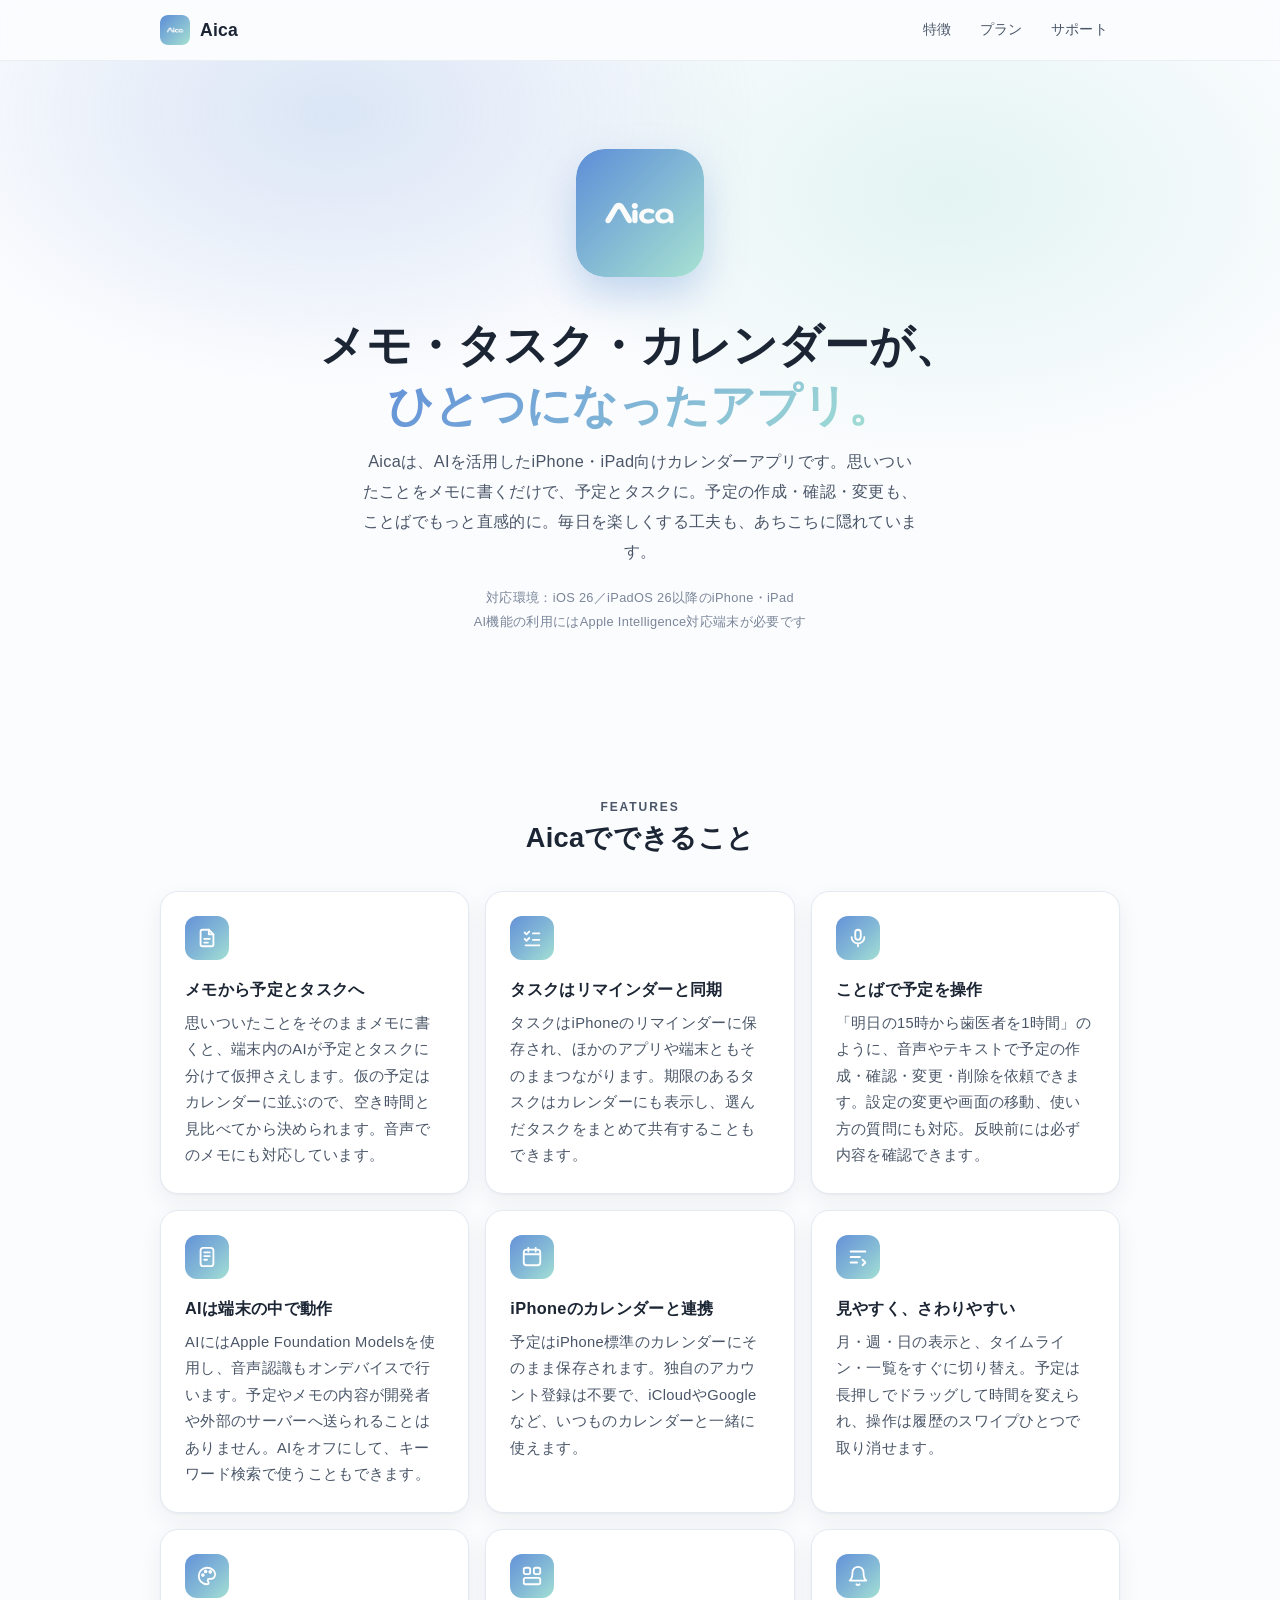
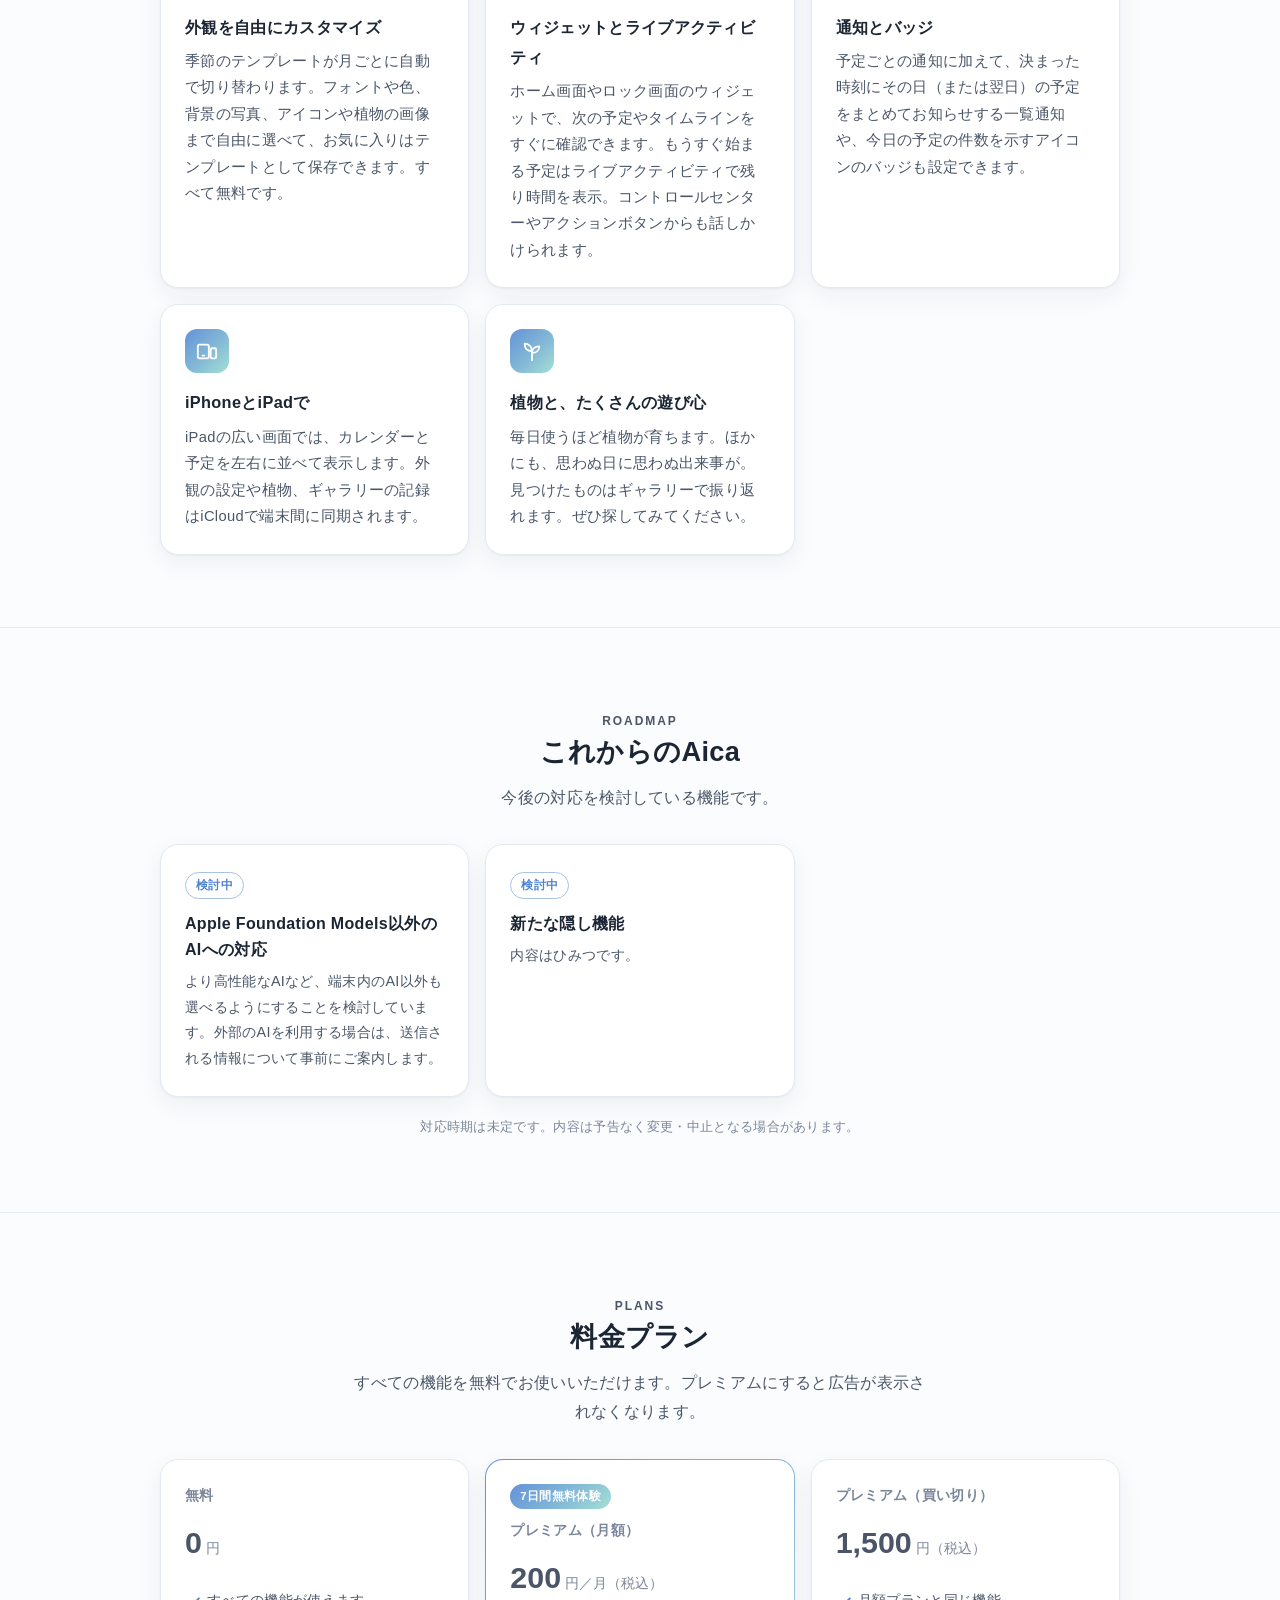
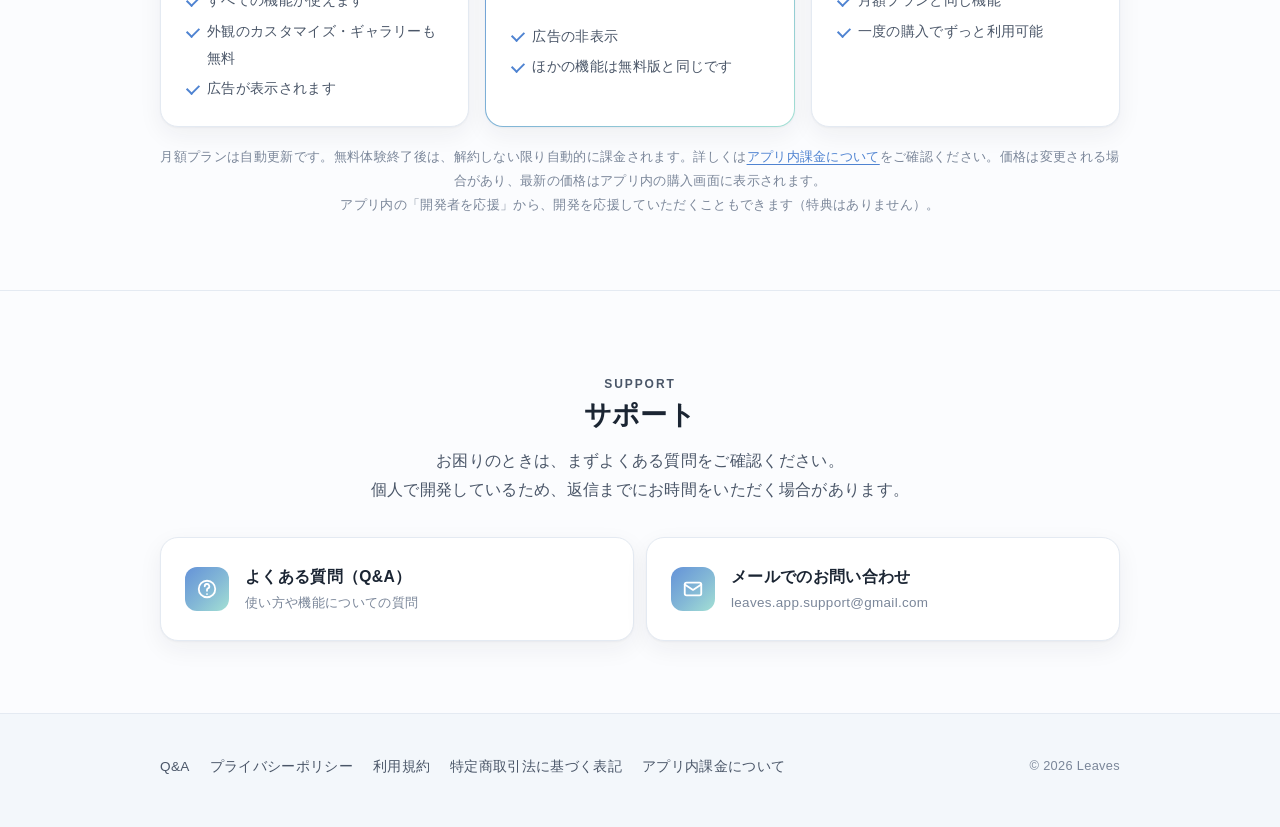
==== commit 80ea1f10: "v3.0に合わせてメモ・タスク機能を追記 トップの紹介、プライバシーポリシー（リマインダー・メモの扱い）、Q&A（メモ・タスク）を更新。ロードマップからタスク管理機能を削除。  Co-Authored" ====
--- a/index.html
+++ b/index.html
@@ -31,8 +31,8 @@
     <section class="hero">
       <div class="wrap-narrow">
         <img class="hero-icon" src="assets/icon.png" alt="Aicaのアプリアイコン">
-        <h1>話しかけるだけの、<br><span class="grad">ちょっと楽しいカレンダー。</span></h1>
-        <p class="lead">Aicaは、AIを活用したiPhone・iPad向けカレンダーアプリです。予定の作成・確認・変更を、ことばでもっと直感的に。予定を確認するだけの毎日を楽しくする工夫も、あちこちに隠れています。</p>
+        <h1>メモ・タスク・カレンダーが、<br><span class="grad">ひとつになったアプリ。</span></h1>
+        <p class="lead">Aicaは、AIを活用したiPhone・iPad向けカレンダーアプリです。思いついたことをメモに書くだけで、予定とタスクに。予定の作成・確認・変更も、ことばでもっと直感的に。毎日を楽しくする工夫も、あちこちに隠れています。</p>
         <p class="req">対応環境：iOS 26／iPadOS 26以降のiPhone・iPad<br>AI機能の利用にはApple Intelligence対応端末が必要です</p>
       </div>
     </section>
@@ -46,6 +46,20 @@
         <div class="features">
           <article class="card">
             <div class="card-icon" aria-hidden="true">
+              <svg viewBox="0 0 24 24" fill="none" stroke="currentColor" stroke-width="2" stroke-linecap="round" stroke-linejoin="round"><path d="M14 3H7a2 2 0 0 0-2 2v14a2 2 0 0 0 2 2h10a2 2 0 0 0 2-2V8Z"/><path d="M14 3v5h5M9 13h6M9 17h4"/></svg>
+            </div>
+            <h3>メモから予定とタスクへ</h3>
+            <p>思いついたことをそのままメモに書くと、端末内のAIが予定とタスクに分けて仮押さえします。仮の予定はカレンダーに並ぶので、空き時間と見比べてから決められます。音声でのメモにも対応しています。</p>
+          </article>
+          <article class="card">
+            <div class="card-icon" aria-hidden="true">
+              <svg viewBox="0 0 24 24" fill="none" stroke="currentColor" stroke-width="2" stroke-linecap="round" stroke-linejoin="round"><path d="m4 6 2 2 3-3M4 13l2 2 3-3"/><path d="M13 7h7M13 14h7M5 20h15"/></svg>
+            </div>
+            <h3>タスクはリマインダーと同期</h3>
+            <p>タスクはiPhoneのリマインダーに保存され、ほかのアプリや端末ともそのままつながります。期限のあるタスクはカレンダーにも表示し、選んだタスクをまとめて共有することもできます。</p>
+          </article>
+          <article class="card">
+            <div class="card-icon" aria-hidden="true">
               <svg viewBox="0 0 24 24" fill="none" stroke="currentColor" stroke-width="2" stroke-linecap="round" stroke-linejoin="round"><rect x="9" y="3" width="6" height="11" rx="3"/><path d="M5 11a7 7 0 0 0 14 0M12 18v3"/></svg>
             </div>
             <h3>ことばで予定を操作</h3>
@@ -56,7 +70,7 @@
               <svg viewBox="0 0 24 24" fill="none" stroke="currentColor" stroke-width="2" stroke-linecap="round" stroke-linejoin="round"><rect x="5" y="2" width="14" height="20" rx="3"/><path d="M9 7h6M9 11h6M9 15h3"/></svg>
             </div>
             <h3>AIは端末の中で動作</h3>
-            <p>AIにはApple Foundation Modelsを使用し、音声認識もオンデバイスで行います。予定の内容が開発者や外部のサーバーへ送られることはありません。AIをオフにして、キーワード検索で使うこともできます。</p>
+            <p>AIにはApple Foundation Modelsを使用し、音声認識もオンデバイスで行います。予定やメモの内容が開発者や外部のサーバーへ送られることはありません。AIをオフにして、キーワード検索で使うこともできます。</p>
           </article>
           <article class="card">
             <div class="card-icon" aria-hidden="true">
@@ -123,11 +137,6 @@
             <span class="status">検討中</span>
             <h3>Apple Foundation Models以外のAIへの対応</h3>
             <p>より高性能なAIなど、端末内のAI以外も選べるようにすることを検討しています。外部のAIを利用する場合は、送信される情報について事前にご案内します。</p>
-          </li>
-          <li class="card">
-            <span class="status">検討中</span>
-            <h3>タスク管理機能</h3>
-            <p>予定だけでなく、やることもまとめて管理できるようにすることを検討しています。</p>
           </li>
           <li class="card">
             <span class="status">検討中</span>
--- a/style.css
+++ b/style.css
@@ -486,8 +486,8 @@
   font-weight: 800;
 }
 .faq .answer p { margin: 0; }
-.faq .answer p + p, .faq .answer p + ul, .faq .answer ul + p { margin-top: 8px; }
-.faq .answer ul { margin: 6px 0 0; padding-left: 1.2em; }
+.faq .answer p + p, .faq .answer p + ul, .faq .answer ul + p, .faq .answer ol + p { margin-top: 8px; }
+.faq .answer ul, .faq .answer ol { margin: 6px 0 0; padding-left: 1.2em; }
 .faq .answer li + li { margin-top: 2px; }
 .faq .answer .path {
   display: inline-block;
